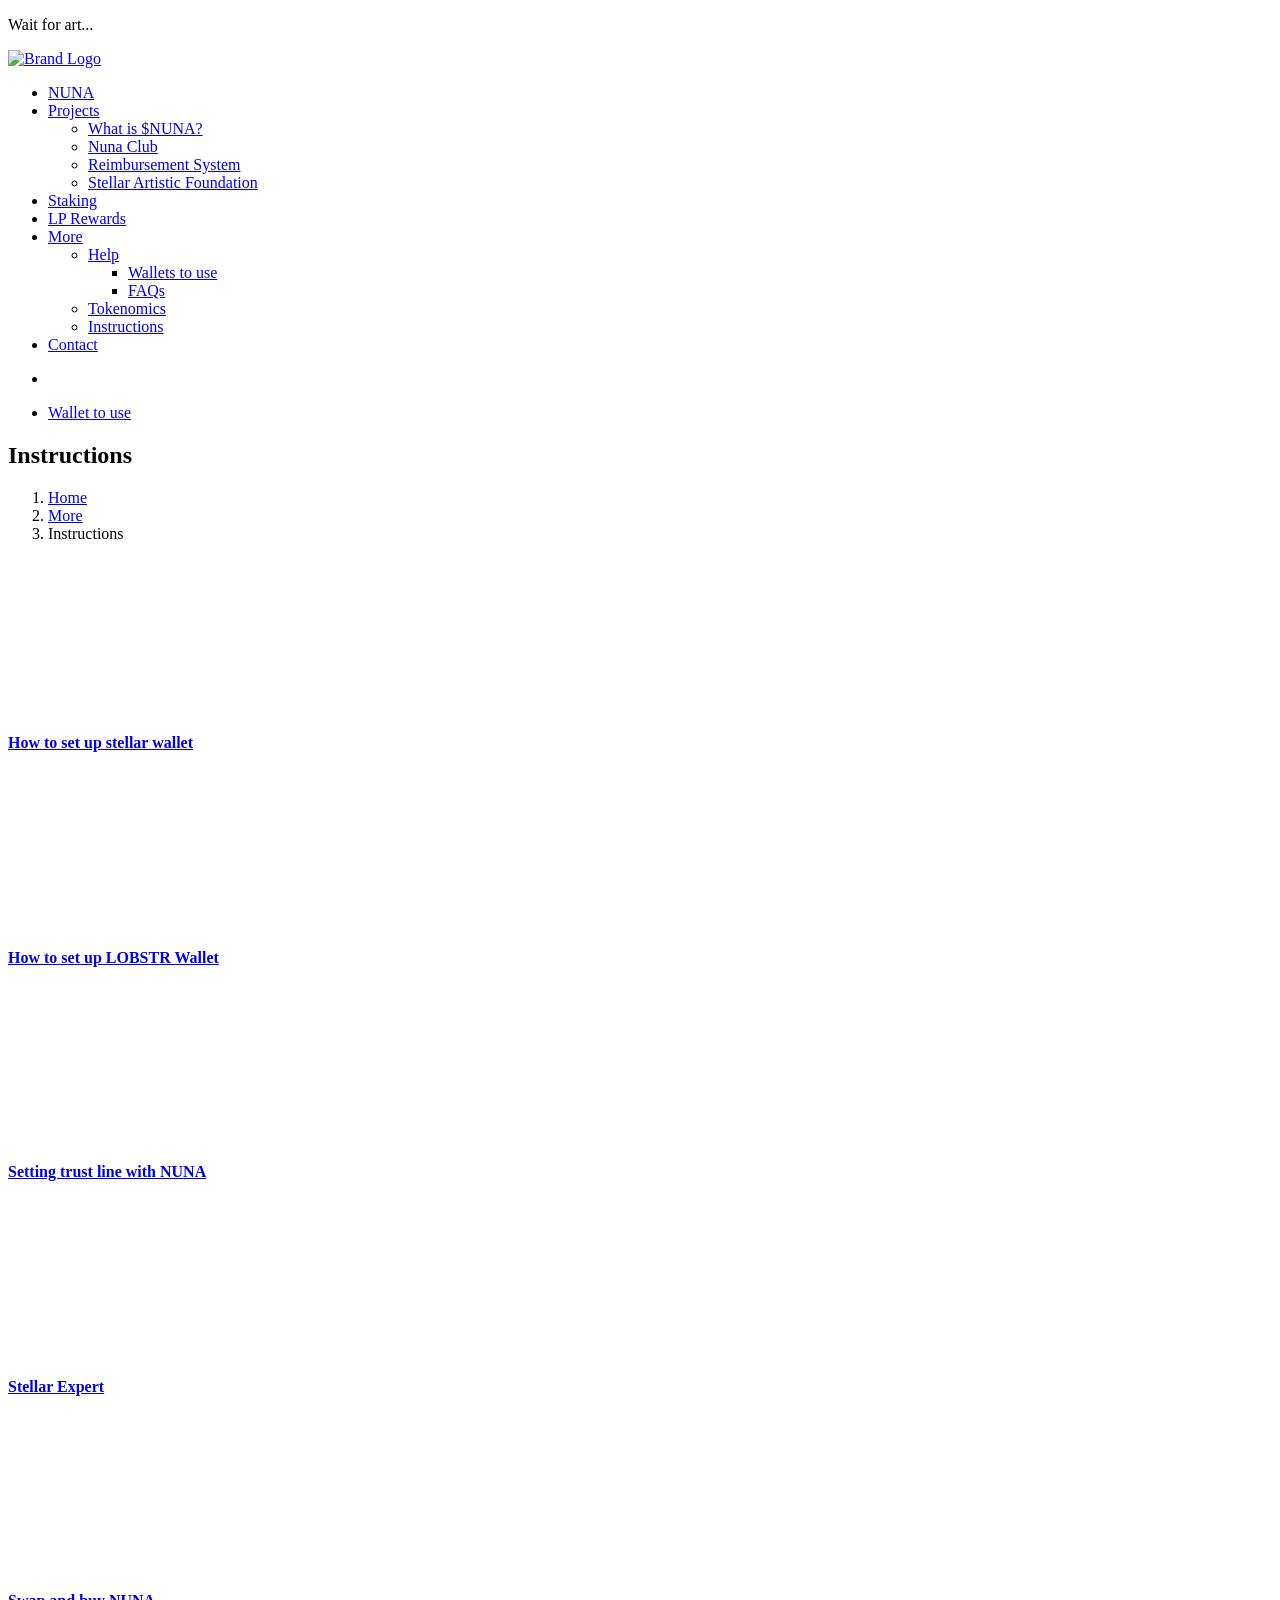
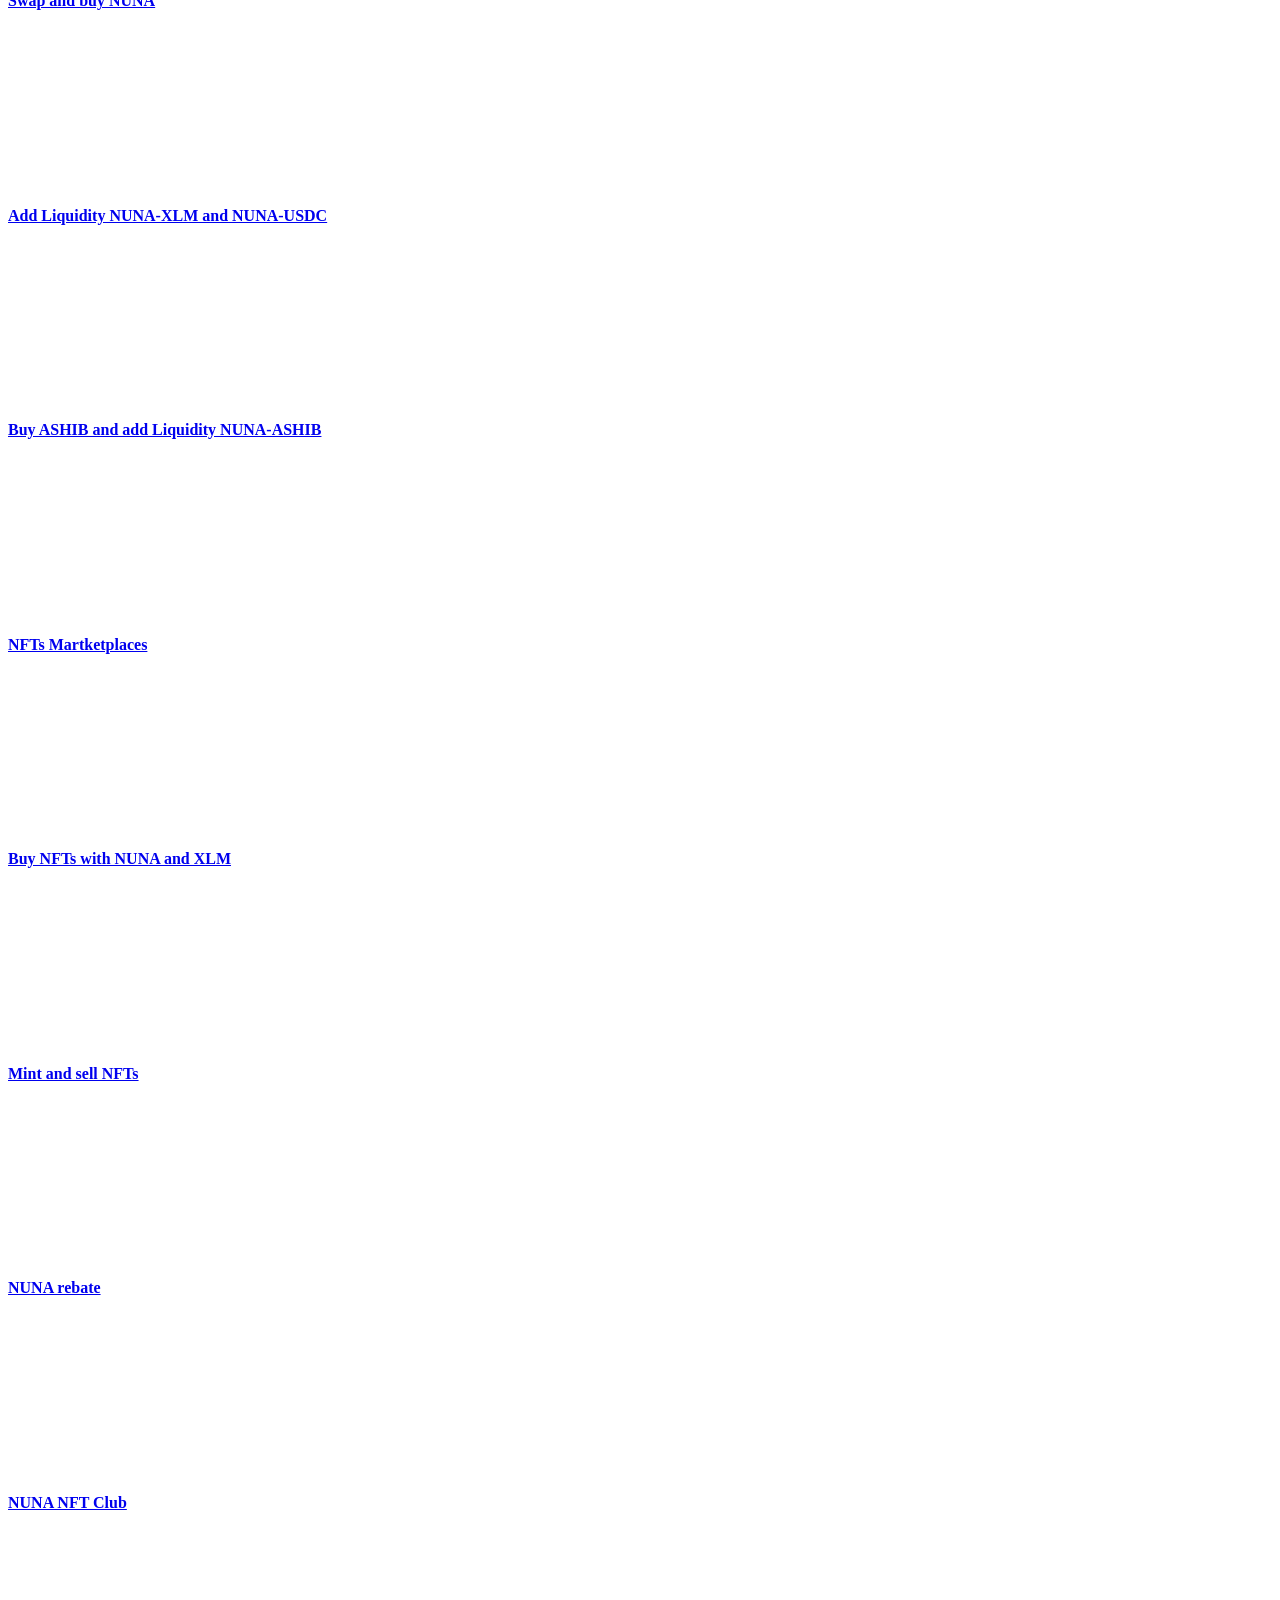
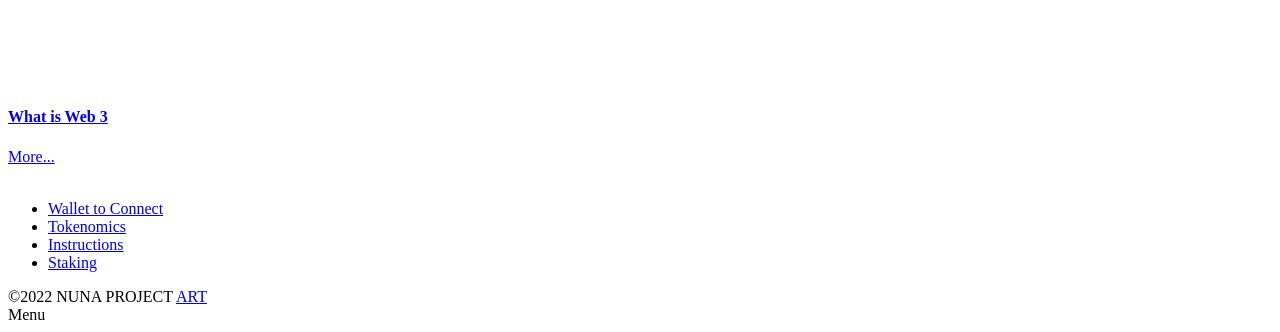
==== blog.html @ 2a68c954 "Add files via upload" ====
<!doctype html>
<html class="no-js" lang="en">

<head>
    <meta charset="UTF-8">
    <meta name="description" content="">
    <meta http-equiv="X-UA-Compatible" content="IE=edge">
    <meta name="viewport" content="width=device-width, initial-scale=1, shrink-to-fit=no">
    <!-- The above 4 meta tags *must* come first in the head; any other head content must come *after* these tags -->
    

    <!-- Title  -->
    <title>NUNA PROJECT ART - $NUNA Token is a token for art. NUNA TOKEN, STELLAR NETWORK, ART, NFT, APP, WEB3.</title>

    <!-- Favicon  -->
    <link rel="icon" href="assets/img/favicon.ico">

    <!-- ***** All CSS Files ***** -->

    <!-- Style css -->
    <link rel="stylesheet" href="assets/css/style.css">

</head>

<body>
    <!--====== Preloader Area Start ======-->
    <div id="gameon-preloader" class="gameon-preloader">
        <!-- Preloader Animation -->
        <div class="preloader-animation">
            <!-- Spinner -->
            <div class="spinner"></div>
            <p class="fw-5 text-center text-uppercase">Wait for art...</p>
        </div>
        <!-- Loader Animation -->
        <div class="loader-animation">
            <div class="row h-100">
                <!-- Single Loader -->
                <div class="col-3 single-loader p-0">
                    <div class="loader-bg"></div>
                </div>
                <!-- Single Loader -->
                <div class="col-3 single-loader p-0">
                    <div class="loader-bg"></div>
                </div>
                <!-- Single Loader -->
                <div class="col-3 single-loader p-0">
                    <div class="loader-bg"></div>
                </div>
                <!-- Single Loader -->
                <div class="col-3 single-loader p-0">
                    <div class="loader-bg"></div>
                </div>
            </div>
        </div>
    </div>
    <!--====== Preloader Area End ======-->

    <div class="main">
        <!-- ***** Header Start ***** -->
        <header id="header">
            <!-- Navbar -->
            <nav data-aos="zoom-out" data-aos-delay="800" class="navbar gameon-navbar navbar-expand">
                <div class="container header">

                    <!-- Logo -->
                    <a class="navbar-brand" href="index.html">
                        <img src="assets/img/logo/logo.png" alt="Brand Logo" />
                    </a>

                    <div class="ml-auto"></div>

                    <!-- Navbar Nav -->
                    <ul class="navbar-nav items mx-auto">
                        <li class="nav-item active">
                            <a href="index.html" class="nav-link active">NUNA</a>
                        </li>
                        <li class="nav-item dropdown">
                            <a href="#" class="nav-link">Projects <i class="icon-arrow-down"></i></a>
                            <ul class="dropdown-menu">
                                <li class="nav-item">
                                    <a href="https://nunaprojectart.medium.com/introducing-nuna-project-art-7c26619a95" target="_blank" class="nav-link">What is $NUNA?</a>
                                </li>
                                <li class="nav-item">
                                    <a href="https://nunaprojectart.medium.com/nuna-nft-club-e2bbc2182e9a" target="_blank" class="nav-link">Nuna Club</a>
                                </li>
                                <li class="nav-item">
                                    <a href="https://nunaprojectart.medium.com/nuna-reimbursement-system-3dff989c322a" target="_blank" class="nav-link">Reimbursement System</a>
                                </li>
                                <li class="nav-item">
                                    <a href="https://nunaprojectart.medium.com/stellar-artistic-foundation-online-artistic-residence-9f059aac9a17" target="_blank" class="nav-link">Stellar Artistic Foundation</a>
                                </li>
                               
                            </ul>
                        </li>
                        <li class="nav-item dropdown">
                            <a href="staking-1.html" target="_blank" class="nav-link">Staking</a>
                        </li>
                        <li class="nav-item dropdown">
                            <a href="farming.html" target="_blank" class="nav-link">LP Rewards</a>
                        </li>
                        <li class="nav-item dropdown">
                            <a href="#" class="nav-link">More<i class="icon-arrow-down"></i></a>
                            <ul class="dropdown-menu">
                                <li class="nav-item dropdown">
                                    <a href="#" class="nav-link">Help <i class="icon-arrow-right"></i></a>
                                    <ul class="dropdown-menu">
                                        
                                        <li class="nav-item">
                                            <a href="wallet-connect.html" class="nav-link">Wallets to use</a>
                                        </li>
                                        <li class="nav-item">
                                            <a href="help-center.html" class="nav-link">FAQs</a>
                                        </li>
                                        
                                    </ul>
                                </li>
                              
                                <li class="nav-item">
                                    <a href="tokenomics.html" class="nav-link">Tokenomics</a>
                                </li>
                            
                                <li class="nav-item dropdown">
                                    <a href="blog.html" class="nav-link">Instructions</a>
                                
                                </li>
                            </ul>
                        </li>
                        <li class="nav-item">
                            <a href="contact.html" class="nav-link">Contact</a>
                        </li>
                    </ul>
                        <!-- Navbar Toggler -->
                    <ul class="navbar-nav toggle">
                            <li class="nav-item">
                                <a href="#" class="nav-link" data-toggle="modal" data-target="#menu">
                                    <i class="icon-menu m-0"></i>
                                    
                                </a>
                            </li>
                        </ul>

                    <!-- Navbar Action Button -->
                    <ul class="navbar-nav action">
                        <li class="nav-item ml-2">
                            <a href="wallet-connect.html" class="btn ml-lg-auto btn-bordered-white"><i class="icon-wallet mr-md-2"></i>Wallet to use</a>
                        </li>
                    </ul>

                </div>
            </nav>
        </header>
        <!-- ***** Header End ***** -->

        <!-- ***** Breadcrumb Area Start ***** -->
        <section class="breadcrumb-area overlay-dark d-flex align-items-center">
            <div class="container">
                <div class="row">
                    <div class="col-12">
                        <!-- Breamcrumb Content -->
                        <div class="breadcrumb-content text-center">
                            <h2 class="m-0">Instructions</h2>
                            <ol class="breadcrumb d-flex justify-content-center">
                                <li class="breadcrumb-item"><a href="index.html">Home</a></li>
                                <li class="breadcrumb-item"><a href="#">More</a></li>
                                <li class="breadcrumb-item active">Instructions</li>
                            </ol>
                        </div>
                    </div>
                </div>
            </div>
        </section>
        <!-- ***** Breadcrumb Area End ***** -->

        <!-- ***** Blog Area Start ***** -->
        <section class="blog-area load-more">
            <div class="container">
                <div class="row items">
                    <div class="col-12 col-md-6 col-lg-4 item">
                        <!-- Single Blog -->
                        <div class="card blog-card">
                            <!-- Blog Thumb -->
                            <div class="blog-thumb">
                                
                             <iframe width="300" height="150" src="https://www.youtube.com/embed/ojITOYxldU0" title="YouTube video player" frameborder="0" allow="accelerometer; autoplay; clipboard-write; encrypted-media; gyroscope; picture-in-picture" allowfullscreen></iframe>
                            </div>
                            <!-- Blog Content -->
                            <div class="blog-content">
                                
                                <!-- Blog Title -->
                                <a href="blog-single.html">
                                    <h4>How to set up stellar wallet</h4>
                                </a>
                                
                            </div>
                        </div>
                    </div>
                    <div class="col-12 col-md-6 col-lg-4 item">
                        <!-- Single Blog -->
                        <div class="card blog-card">
                            <!-- Blog Thumb -->
                            <div class="blog-thumb">
                                
                             <iframe width="300" height="150" src="https://www.youtube.com/embed/ojITOYxldU0" title="YouTube video player" frameborder="0" allow="accelerometer; autoplay; clipboard-write; encrypted-media; gyroscope; picture-in-picture" allowfullscreen></iframe>
                            </div>
                            <!-- Blog Content -->
                            <div class="blog-content">
                                
                                <!-- Blog Title -->
                                <a href="blog-single.html">
                                    <h4>How to set up LOBSTR Wallet</h4>
                                </a>
                                
                            </div>
                        </div>
                    </div>
                    <div class="col-12 col-md-6 col-lg-4 item">
                        <!-- Single Blog -->
                        <div class="card blog-card">
                            <!-- Blog Thumb -->
                            <div class="blog-thumb">
                                
                             <iframe width="300" height="150" src="https://www.youtube.com/embed/ojITOYxldU0" title="YouTube video player" frameborder="0" allow="accelerometer; autoplay; clipboard-write; encrypted-media; gyroscope; picture-in-picture" allowfullscreen></iframe>
                            </div>
                            <!-- Blog Content -->
                            <div class="blog-content">
                                
                                <!-- Blog Title -->
                                <a href="blog-single.html">
                                    <h4>Setting trust line with NUNA </h4>
                                </a>
                                
                            </div>
                        </div>
                    </div>
                    <div class="col-12 col-md-6 col-lg-4 item">
                        <!-- Single Blog -->
                        <div class="card blog-card">
                            <!-- Blog Thumb -->
                            <div class="blog-thumb">
                                
                             <iframe width="300" height="150" src="https://www.youtube.com/embed/ojITOYxldU0" title="YouTube video player" frameborder="0" allow="accelerometer; autoplay; clipboard-write; encrypted-media; gyroscope; picture-in-picture" allowfullscreen></iframe>
                            </div>
                            <!-- Blog Content -->
                            <div class="blog-content">
                                
                                <!-- Blog Title -->
                                <a href="blog-single.html">
                                    <h4>Stellar Expert</h4>
                                </a>
                                
                            </div>
                        </div>
                    </div>
                    <div class="col-12 col-md-6 col-lg-4 item">
                        <!-- Single Blog -->
                        <div class="card blog-card">
                            <!-- Blog Thumb -->
                            <div class="blog-thumb">
                                
                             <iframe width="300" height="150" src="https://www.youtube.com/embed/ojITOYxldU0" title="YouTube video player" frameborder="0" allow="accelerometer; autoplay; clipboard-write; encrypted-media; gyroscope; picture-in-picture" allowfullscreen></iframe>
                            </div>
                            <!-- Blog Content -->
                            <div class="blog-content">
                                
                                <!-- Blog Title -->
                                <a href="blog-single.html">
                                    <h4>Swap and buy NUNA</h4>
                                </a>
                                
                            </div>
                        </div>
                    </div>
                    <div class="col-12 col-md-6 col-lg-4 item">
                        <!-- Single Blog -->
                        <div class="card blog-card">
                            <!-- Blog Thumb -->
                            <div class="blog-thumb">
                                
                             <iframe width="300" height="150" src="https://www.youtube.com/embed/ojITOYxldU0" title="YouTube video player" frameborder="0" allow="accelerometer; autoplay; clipboard-write; encrypted-media; gyroscope; picture-in-picture" allowfullscreen></iframe>
                            </div>
                            <!-- Blog Content -->
                            <div class="blog-content">
                                
                                <!-- Blog Title -->
                                <a href="blog-single.html">
                                    <h4>Add Liquidity NUNA-XLM and NUNA-USDC </h4>
                                </a>
                                
                            </div>
                        </div>
                    </div>
                    <div class="col-12 col-md-6 col-lg-4 item">
                        
                        <!-- Single Blog -->
                        <div class="card blog-card">
                            <!-- Blog Thumb -->
                            <div class="blog-thumb">
                                
                             <iframe width="300" height="150" src="https://www.youtube.com/embed/ojITOYxldU0" title="YouTube video player" frameborder="0" allow="accelerometer; autoplay; clipboard-write; encrypted-media; gyroscope; picture-in-picture" allowfullscreen></iframe>
                            </div>
                            <!-- Blog Content -->
                            <div class="blog-content">
                                
                                <!-- Blog Title -->
                                <a href="blog-single.html">
                                    <h4>Buy ASHIB and add Liquidity NUNA-ASHIB</h4>
                                </a>
                                
                            </div>
                        </div>
                    </div>
                    <div class="col-12 col-md-6 col-lg-4 item">
                        
                            <!-- Single Blog -->
                            <div class="card blog-card">
                                <!-- Blog Thumb -->
                                <div class="blog-thumb">
                                    
                                 <iframe width="300" height="150" src="https://www.youtube.com/embed/ojITOYxldU0" title="YouTube video player" frameborder="0" allow="accelerometer; autoplay; clipboard-write; encrypted-media; gyroscope; picture-in-picture" allowfullscreen></iframe>
                                </div>
                                <!-- Blog Content -->
                                <div class="blog-content">
                                    
                                    <!-- Blog Title -->
                                    <a href="blog-single.html">
                                        <h4>NFTs Martketplaces</h4>
                                    </a>
                                    
                                </div>
                            </div>
                        </div>
                        <div class="col-12 col-md-6 col-lg-4 item">
                            
                                <!-- Single Blog -->
                                <div class="card blog-card">
                                    <!-- Blog Thumb -->
                                    <div class="blog-thumb">
                                        
                                     <iframe width="300" height="150" src="https://www.youtube.com/embed/ojITOYxldU0" title="YouTube video player" frameborder="0" allow="accelerometer; autoplay; clipboard-write; encrypted-media; gyroscope; picture-in-picture" allowfullscreen></iframe>
                                    </div>
                                    <!-- Blog Content -->
                                    <div class="blog-content">
                                        
                                        <!-- Blog Title -->
                                        <a href="blog-single.html">
                                            <h4>Buy NFTs with NUNA and XLM</h4>
                                        </a>
                                        
                                    </div>
                                </div>
                            </div>
                            <div class="col-12 col-md-6 col-lg-4 item">
                                
                                    <!-- Single Blog -->
                                    <div class="card blog-card">
                                        <!-- Blog Thumb -->
                                        <div class="blog-thumb">
                                            
                                         <iframe width="300" height="150" src="https://www.youtube.com/embed/ojITOYxldU0" title="YouTube video player" frameborder="0" allow="accelerometer; autoplay; clipboard-write; encrypted-media; gyroscope; picture-in-picture" allowfullscreen></iframe>
                                        </div>
                                        <!-- Blog Content -->
                                        <div class="blog-content">
                                            
                                            <!-- Blog Title -->
                                            <a href="blog-single.html">
                                                <h4>Mint and sell NFTs </h4>
                                            </a>
                                            
                                        </div>
                                    </div>
                                </div>
                                <div class="col-12 col-md-6 col-lg-4 item">
                                    <!-- Single Blog -->
                                <div class="card blog-card">
                                    <!-- Blog Thumb -->
                                    <div class="blog-thumb">
                                        
                                     <iframe width="300" height="150" src="https://www.youtube.com/embed/ojITOYxldU0" title="YouTube video player" frameborder="0" allow="accelerometer; autoplay; clipboard-write; encrypted-media; gyroscope; picture-in-picture" allowfullscreen></iframe>
                                    </div>
                                    <!-- Blog Content -->
                                    <div class="blog-content">
                                        
                                        <!-- Blog Title -->
                                        <a href="blog-single.html">
                                            <h4>NUNA rebate</h4>
                                        </a>
                                        
                                    </div>
                                </div>
                            </div>
                            <div class="col-12 col-md-6 col-lg-4 item">
                                
                                    <!-- Single Blog -->
                                <div class="card blog-card">
                                    <!-- Blog Thumb -->
                                    <div class="blog-thumb">
                                        
                                     <iframe width="300" height="150" src="https://www.youtube.com/embed/ojITOYxldU0" title="YouTube video player" frameborder="0" allow="accelerometer; autoplay; clipboard-write; encrypted-media; gyroscope; picture-in-picture" allowfullscreen></iframe>
                                    </div>
                                    <!-- Blog Content -->
                                    <div class="blog-content">
                                        
                                        <!-- Blog Title -->
                                        <a href="blog-single.html">
                                            <h4>NUNA NFT Club</h4>
                                        </a>
                                        
                                    </div>
                                </div>
                            </div>
                            <div class="col-12 col-md-6 col-lg-4 item">
                                
                                    <!-- Single Blog -->
                                <div class="card blog-card">
                                    <!-- Blog Thumb -->
                                    <div class="blog-thumb">
                                        
                                     <iframe width="300" height="150" src="https://www.youtube.com/embed/ojITOYxldU0" title="YouTube video player" frameborder="0" allow="accelerometer; autoplay; clipboard-write; encrypted-media; gyroscope; picture-in-picture" allowfullscreen></iframe>
                                    </div>
                                    <!-- Blog Content -->
                                    <div class="blog-content">
                                        
                                        <!-- Blog Title -->
                                        <a href="blog-single.html">
                                            <h4>What is Web 3</h4>
                                        </a>
                                        
                                    </div>
                                </div>
                            </div>
                            
                            <div class="row">
                                <div class="col-12 text-center">
                                    <a id="load-btn" class="btn btn-bordered-white mt-4 mt-md-5" href="#">More...</a>
                                </div>
                            </div>
                                
                       
                        
                  
            </div>
        </section>
        <!-- ***** Blog Area End ***** -->
        <!--====== Footer Area Start ======-->
        <footer class="footer-area">
            <div class="container">
                <div class="row justify-content-center">
                    <div class="col-12 col-md-8 text-center">
                        <!-- Footer Items -->
                        <div class="footer-items">
                            <!-- Logo -->
                            <a class="navbar-brand" href="index.html">
                                <img src="assets/img/logo/logo.png" alt="">
                            </a>
                            <!-- Social Icons -->
                            <div class="social-icons d-flex justify-content-center my-4">
                            
                                </a>
                                <a class="twitter" href="https://twitter.com/nunaprojectart" target="_blank">
                                    <i class="fa-brands fa-twitter"></i>
                                    
                                </a>
                                <a class="linkedin" href="https://linktr.ee/nunaprojectart" target="_blank">
                                    <i class="fa-brands fa-envira"></i>

                                </a>
                                <a class="reddit" href="https://t.me/NunaProjectArt" target="_blank">
                                    <i class="fab fa-telegram"></i>
                                   
                                </a>
                                <a class="vkontakte" href="https://discord.gg/RshXa7bYyQ" target="_blank">
                                    <i class="fab fa-discord"></i>
                                    
                                </a>
                                <a class="youtube" href="https://nunaprojectart.medium.com/" target="_blank">
                                    <i class="fa-brands fa-medium"></i>
                                </a>
                            </div>
                            <ul class="list-inline">
                                <li class="list-inline-item"><a href="wallet-connect.html">Wallet to Connect</a></li>
                                <li class="list-inline-item"><a href="tokenomics.html">Tokenomics</a></li>
                              
                                <li class="list-inline-item"><a href="blog.html">Instructions</a></li>
                                <li class="list-inline-item"><a href="staking-1.html">Staking</a></li>
                            </ul>
                            <!-- Copyright Area -->
                            <div class="copyright-area py-4">&copy;2022 NUNA PROJECT <a href="https://nunaproject.art/images/icono/nuna-exlibris.png" target="_blank">ART</a></div>
                        </div>
                        <!-- Scroll To Top -->
                        <div id="scroll-to-top" class="scroll-to-top">
                            <a href="#header" class="smooth-anchor">
                                <i class="fa-solid fa-arrow-up"></i>
                            </a>
                        </div>
                    </div>
                </div>
            </div>
        </footer>
        <!--====== Footer Area End ======-->

  

        <!--====== Modal Responsive Menu Area Start ======-->
        <div id="menu" class="modal fade p-0">
            <div class="modal-dialog dialog-animated">
                <div class="modal-content h-100">
                    <div class="modal-header" data-dismiss="modal">
                        Menu <i class="far fa-times-circle icon-close"></i>
                    </div>
                    <div class="menu modal-body">
                        <div class="row w-100">
                            <div class="items p-0 col-12 text-center"></div>
                        </div>
                    </div>
                </div>
            </div>
        </div>
        <!--====== Modal Responsive Menu Area End ======-->

    </div>


    <!-- ***** All jQuery Plugins ***** -->

    <!-- jQuery(necessary for all JavaScript plugins) -->
    <script src="assets/js/vendor/jquery.min.js"></script>

    <!-- Bootstrap js -->
    <script src="assets/js/vendor/popper.min.js"></script>
    <script src="assets/js/vendor/bootstrap.min.js"></script>

    <!-- Plugins js -->
    <script src="assets/js/vendor/all.min.js"></script>
    <script src="assets/js/vendor/gallery.min.js"></script>
    <script src="assets/js/vendor/slider.min.js"></script>
    <script src="assets/js/vendor/countdown.min.js"></script>
    <script src="assets/js/vendor/shuffle.min.js"></script>

    <!-- Active js -->
    <script src="assets/js/main.js"></script>
</body>

</html>
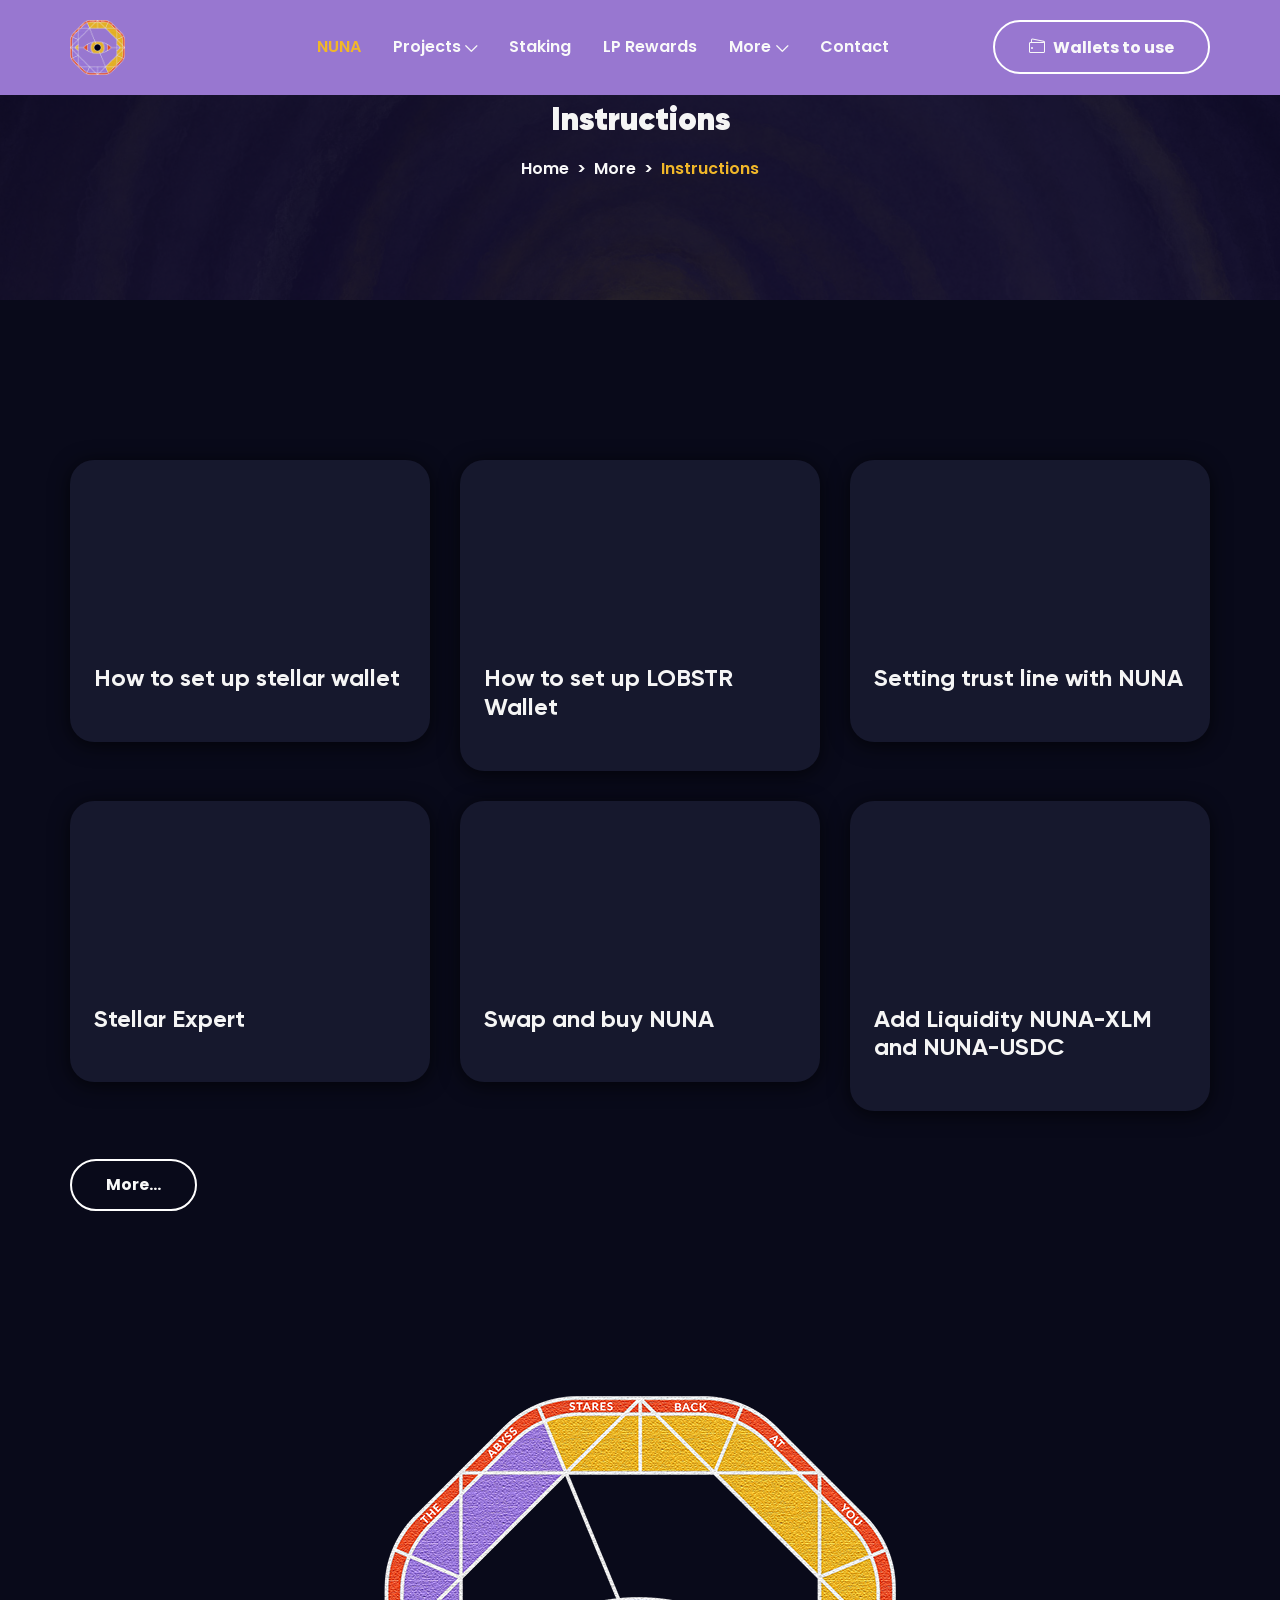
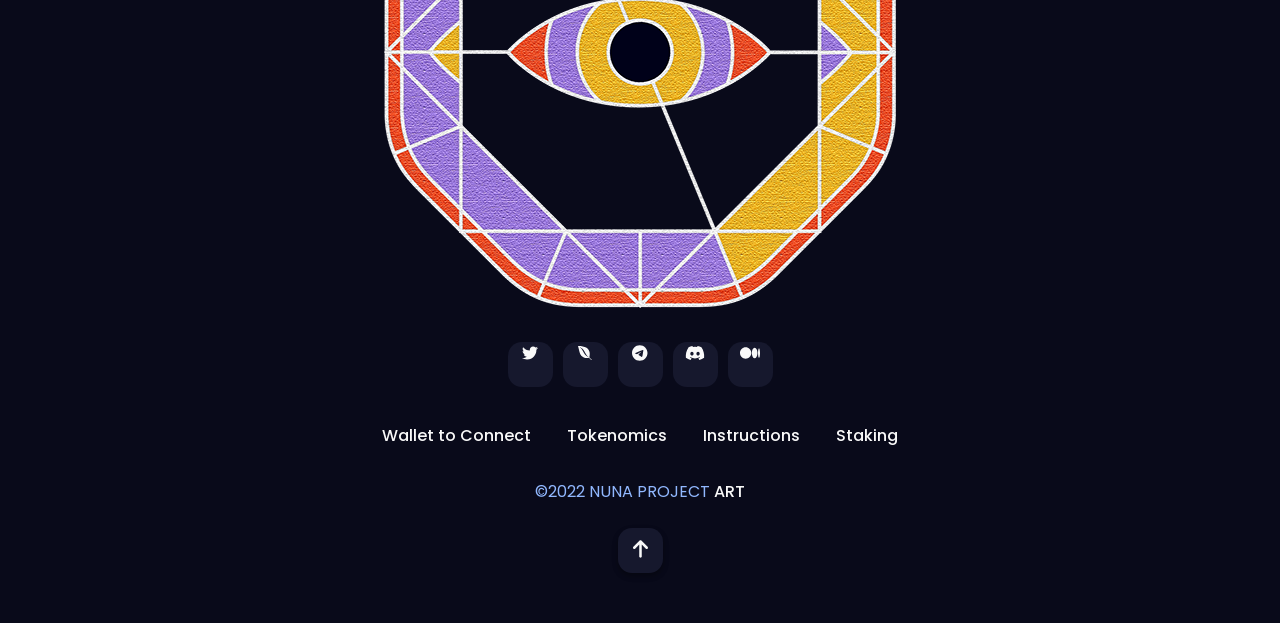
==== commit 32abd240: "Add files via upload" ====
--- a/blog.html
+++ b/blog.html
@@ -142,7 +142,7 @@
                     <!-- Navbar Action Button -->
                     <ul class="navbar-nav action">
                         <li class="nav-item ml-2">
-                            <a href="wallet-connect.html" class="btn ml-lg-auto btn-bordered-white"><i class="icon-wallet mr-md-2"></i>Wallet to use</a>
+                            <a href="wallet-connect.html" class="btn ml-lg-auto btn-bordered-white"><i class="icon-wallet mr-md-2"></i>Wallets to use</a>
                         </li>
                     </ul>
 
--- a/assets/css/style.css
+++ b/assets/css/style.css
@@ -0,0 +1,3384 @@
+/*----------------------------------------------
+*
+* [Main Stylesheet]
+*
+* Theme    : Gameon
+* Version  : 1.0
+* Author   : Themeland
+* Support  : hridoy1272@gmail.com
+* 
+----------------------------------------------*/
+/*----------------------------------------------
+*
+* [Font Import]
+*
+* Jost    : https://fonts.google.com
+* Poppins : https://fonts.google.com
+*
+----------------------------------------------*/
+@import url("https://fonts.googleapis.com/css?family=Poppins:300,400,500,600,700&display=swap");
+/*----------------------------------------------
+
+[ALL CONTENTS]
+
+1. Import
+2. Root
+3. Reset
+4. General 
+5. Section 
+6. Helper Class
+7. Header
+8. Feature
+9. Footer
+10. Modal
+11. Miscellaneous
+12. Blog
+13. All Media Queries
+
+----------------------------------------------*/
+/*----------------------------------------------
+1. Import
+----------------------------------------------*/
+/* #region Import */
+@import url(vendor/bootstrap.min.css);
+@import url(vendor/animate.min.css);
+@import url(vendor/all.min.css);
+@import url(vendor/icons.min.css);
+@import url(vendor/gilroy.css);
+@import url(vendor/slider.min.css);
+@import url(vendor/gallery.min.css);
+/* #endregion Import */
+/*----------------------------------------------
+2. Root
+----------------------------------------------*/
+/* #region Root */
+:root {
+  --primary-font: 'Gilroy', sans-serif;
+  --secondary-font: 'Poppins', sans-serif;
+  --h1-size: 4rem;
+  --h1-weight: 900;
+  --h2-size: 2rem;
+  --h2-weight: 700;
+  --h3-size: 1rem;
+  --h3-weight: 600;
+  --h4-size: 1.5rem;
+  --h4-weight: 600;
+  --h5-size: 1.2rem;
+  --h5-weight: 600;
+  --h6-size: 1rem;
+  --h6-weight: 600;
+  --p-size: 1rem;
+  --p-weight: 400;
+  --header-bg-color: #9877d0;
+  --nav-brand-height: 55px;
+  --top-nav-item-color: #F5F5F5;
+  --nav-item-color: #121117;
+  --primary-color: #f1b729;
+  --secondary-color: #9877d0;
+  --white-color: #F9F9F9;
+  --black-color: #040402;
+  --grey-color: #f3f5f7;
+  --dark-grey-color: #191919;
+  --primary-t-color: #F5F5F5;
+  --secondary-t-color: #F5F5F5;
+  --primary-p-color: #91b8ff;
+  --secondary-p-color: #E1E1E1;
+  --primary-b-color: #F5F5F5;
+  --primary-l-color: rgba(0, 0, 0, 0.684);
+  --secondary-l-color: rgba(255, 255, 255, 0.666);
+  --valid-color: #007A4D;
+  --invalid-color: #E34F4F;
+  --primary-bg-color: #090A1A;
+  --primary-bg-color-2: #EEEEEE;
+  --primary-bg-color-3: #E5E5E5;
+  --secondary-bg-color: #040402;
+  --secondary-bg-color-2: #111111;
+  --secondary-bg-color-3: #191919;
+  --card-bg-color: #16182D;
+  --footer-bg-color: #121117;
+}
+
+/* #endregion Root */
+/*----------------------------------------------
+3. Reset
+HTML5 display-role reset for older browsers
+----------------------------------------------*/
+/* #region Reset */
+a,
+abbr,
+acronym,
+address,
+applet,
+article,
+aside,
+audio,
+b,
+big,
+blockquote,
+body,
+canvas,
+caption,
+center,
+cite,
+code,
+dd,
+del,
+details,
+dfn,
+div,
+dl,
+dt,
+em,
+embed,
+fieldset,
+figcaption,
+figure,
+footer,
+form,
+h1,
+h2,
+h3,
+h4,
+h5,
+h6,
+header,
+hgroup,
+html,
+i,
+iframe,
+img,
+ins,
+kbd,
+label,
+legend,
+li,
+mark,
+menu,
+nav,
+object,
+ol,
+output,
+p,
+pre,
+q,
+ruby,
+s,
+samp,
+section,
+small,
+span,
+strike,
+strong,
+sub,
+summary,
+sup,
+table,
+tbody,
+td,
+tfoot,
+th,
+thead,
+time,
+tr,
+tt,
+u,
+ul,
+var,
+video {
+  margin: 0;
+  padding: 0;
+  border: 0;
+  font-size: 100%;
+  vertical-align: baseline;
+}
+
+article,
+aside,
+details,
+figcaption,
+figure,
+footer,
+header,
+hgroup,
+menu,
+nav,
+section {
+  display: block;
+}
+
+html {
+  overflow-x: hidden;
+}
+
+body {
+  font-family: var(--secondary-font);
+  color: var(--primary-p-color);
+  background-color: var(--primary-bg-color);
+}
+
+body.odd {
+  background-color: var(--secondary-bg-color);
+}
+
+body:not(.page-template) .odd:not(.comment) {
+  color: #8E8E8E;
+}
+
+body.page-template .odd {
+  color: var(--white-color);
+}
+
+ol,
+ul {
+  padding-left: 20px;
+}
+
+ol {
+  list-style: decimal;
+}
+
+ul {
+  list-style: disc;
+}
+
+ul ul {
+  list-style: circle;
+}
+
+pre,
+code {
+  display: block;
+  margin: 1rem 0;
+  color: var(--primary-color);
+}
+
+blockquote,
+q {
+  display: block;
+  margin: 1rem 0;
+  quotes: none;
+  quotes: none;
+  font-style: italic;
+  padding: 1rem 1.5rem;
+  border-left: 5px solid var(--primary-bg-color-3);
+}
+
+.odd blockquote,
+q {
+  border-left: 5px solid var(--secondary-bg-color-3);
+}
+
+blockquote:before,
+blockquote:after,
+q:before,
+q:after {
+  content: '';
+  content: none;
+}
+
+blockquote p,
+q p {
+  margin: 0;
+}
+
+figure {
+  margin-bottom: 1.5rem;
+}
+
+figcaption {
+  margin-bottom: 1.5rem;
+  font-style: italic;
+  padding: 1rem 1.5rem;
+  border-left: 5px solid var(--primary-bg-color-3);
+}
+
+.odd figcaption {
+  border-left: 5px solid var(--secondary-bg-color-3);
+}
+
+table {
+  border-collapse: collapse;
+  border-spacing: 0;
+}
+
+/* #endregion Reset */
+/*----------------------------------------------
+4. General
+----------------------------------------------*/
+/* #region General */
+::-moz-selection {
+  background: rgba(166, 175, 189, 0.3);
+}
+
+::selection {
+  background: rgba(166, 175, 189, 0.3);
+}
+
+::-moz-selection {
+  background: rgba(166, 175, 189, 0.3);
+}
+
+*,
+*:after,
+*:before {
+  -webkit-box-sizing: border-box;
+          box-sizing: border-box;
+}
+
+a:not(.btn),
+a:link:not(.btn),
+a:visited:not(.btn),
+a:hover:not(.btn),
+a:active:not(.btn) {
+  font-size: 1rem;
+  font-weight: 400;
+  line-height: 1.5;
+  color: var(--primary-color);
+  text-decoration: none;
+  -webkit-transition: all .4s ease-out 0s;
+  transition: all .4s ease-out 0s;
+}
+
+a:not([href]),
+a:not([href]):hover,
+a:not([href]) i,
+a:not([href]) i:hover {
+  color: var(--primary-b-color);
+}
+
+p {
+  margin: 1.5rem 0;
+  font-size: var(--p-size);
+  font-weight: var(--p-weight);
+  line-height: 1.5;
+  -ms-word-wrap: break-word;
+  word-wrap: break-word;
+}
+
+p:first-child {
+  margin-top: 0;
+}
+
+p:last-child {
+  margin-bottom: 0;
+}
+
+.odd:not(.comment) p {
+  color: var(--white-color);
+}
+
+.page-template .odd p {
+  opacity: 0.7;
+}
+
+.swiper-wrapper.odd p {
+  opacity: 0.8;
+}
+
+h1 {
+  margin-bottom: 1.5rem;
+  font-size: var(--h1-size);
+  font-weight: var(--h1-weight);
+  line-height: 1.2;
+  font-family: var(--primary-font);
+  color: var(--primary-color);
+  -ms-word-wrap: break-word;
+  word-wrap: break-word;
+}
+
+h1 em {
+  display: block;
+  font-size: var(--h2-size);
+  font-weight: 300;
+}
+
+h2 {
+  margin: 1.5rem 0;
+  font-size: var(--h2-size);
+  font-weight: var(--h2-weight);
+  line-height: 1.2;
+  font-family: var(--primary-font);
+  color: var(--primary-t-color);
+  -ms-word-wrap: break-word;
+  word-wrap: break-word;
+}
+
+.odd h2 {
+  color: var(--white-color);
+}
+
+h3 {
+  margin: 1.5rem 0;
+  font-size: 2rem;
+  font-weight: 700;
+  line-height: 1.2;
+  font-family: var(--primary-font);
+  color: var(--primary-t-color);
+  -ms-word-wrap: break-word;
+  word-wrap: break-word;
+}
+
+h4 {
+  margin: 1.5rem 0;
+  font-size: 1.5rem;
+  font-weight: 700;
+  line-height: 1.2;
+  font-family: var(--primary-font);
+  color: var(--primary-t-color);
+  -ms-word-wrap: break-word;
+  word-wrap: break-word;
+}
+
+.odd h4 {
+  color: var(--secondary-t-color);
+}
+
+h5 {
+  margin: 1.5rem 0;
+  font-size: 1.2rem;
+  font-weight: 600;
+  line-height: 1.2;
+  font-family: var(--primary-font);
+  color: var(--primary-t-color);
+  -ms-word-wrap: break-word;
+  word-wrap: break-word;
+}
+
+h6 {
+  margin: 1.5rem 0;
+  font-size: 1rem;
+  font-weight: 600;
+  line-height: 1.2;
+  font-family: var(--primary-font);
+  color: var(--primary-t-color);
+  -ms-word-wrap: break-word;
+  word-wrap: break-word;
+}
+
+b,
+strong {
+  font-weight: 700;
+}
+
+li {
+  margin: 0.5rem 0;
+  font-size: 1rem;
+  font-weight: 400;
+  line-height: 1.5;
+}
+
+img {
+  max-width: 100%;
+  height: auto;
+  vertical-align: middle;
+}
+
+::-webkit-input-placeholder {
+  color: var(--primary-p-color) !important;
+}
+
+:-ms-input-placeholder {
+  color: var(--primary-p-color) !important;
+}
+
+::-ms-input-placeholder {
+  color: var(--primary-p-color) !important;
+}
+
+::placeholder {
+  color: var(--primary-p-color) !important;
+}
+
+table {
+  border-collapse: separate;
+  border-spacing: 10px;
+}
+
+table td {
+  padding: 10px 0;
+}
+
+table th {
+  padding: 10px 0;
+}
+
+dt {
+  margin: 15px 0;
+}
+
+address {
+  margin-bottom: 1rem;
+}
+
+form {
+  width: 100%;
+}
+
+form label {
+  width: 100%;
+}
+
+input,
+textarea,
+select {
+  width: 100%;
+  height: 50px;
+  background: no-repeat;
+  -webkit-box-shadow: none;
+          box-shadow: none;
+  padding: 0.7rem 1rem;
+  border-color: var(--primary-l-color);
+  border-width: 2px;
+  border-radius: 2px;
+}
+
+input:focus,
+textarea:focus,
+select:focus {
+  background: no-repeat;
+  color: inherit;
+  outline: none;
+  border-color: inherit;
+  -webkit-box-shadow: none;
+          box-shadow: none;
+}
+
+input {
+  border-color: var(--primary-p-color);
+  color: var(--primary-p-color);
+}
+
+input:focus {
+  border-color: var(--primary-t-color);
+  color: var(--primary-t-color);
+}
+
+input[type="radio"] {
+  height: initial;
+}
+
+input[type="submit"] {
+  border: 1px solid;
+  padding: 2.5px 10px;
+  display: block;
+  width: -webkit-fit-content;
+  width: -moz-fit-content;
+  width: fit-content;
+  max-width: 200px;
+  text-align: center;
+  color: var(--primary-color);
+}
+
+input[type="submit"]:hover {
+  background-color: var(--primary-color);
+  color: var(--primary-b-color);
+  border-color: var(--primary-color);
+}
+
+input[type=checkbox] {
+  width: 20px;
+  height: 20px;
+}
+
+textarea {
+  height: 100px;
+  resize: none;
+  border-color: var(--primary-p-color);
+  color: var(--primary-t-color);
+}
+
+textarea:focus {
+  border-color: var(--primary-t-color);
+  color: var(--primary-t-color);
+}
+
+select {
+  -webkit-appearance: none;
+     -moz-appearance: none;
+          appearance: none;
+  text-indent: 1px;
+  text-overflow: '';
+  line-height: 1.2;
+  border-color: var(--primary-l-color);
+  color: var(--primary-t-color);
+}
+
+select option {
+  color: #2f323a;
+}
+
+select:focus {
+  border-color: var(--primary-t-color);
+  color: var(--primary-t-color);
+}
+
+hr {
+  margin: 35px 0;
+  border-top: 1px dashed var(--primary-l-color);
+}
+
+.odd hr {
+  margin: 35px 15px;
+  border-top: 1px dashed var(--secondary-l-color);
+}
+
+table {
+  width: 100%;
+}
+
+tr:not(:last-child) {
+  border-bottom: 1px solid;
+  border-color: var(--primary-l-color);
+}
+
+.odd tr:not(:last-child) {
+  border-bottom: 1px solid;
+  border-color: var(--secondary-l-color);
+}
+
+td {
+  padding: 10px 0;
+}
+
+/* #endregion General */
+/*----------------------------------------------
+5. Section
+----------------------------------------------*/
+/* #region Section */
+section {
+  width: 100%;
+  padding: 130px 0;
+  background-size: cover;
+  background-attachment: fixed;
+  background-position: center;
+}
+
+section.no-hero {
+  padding: 150px 0 130px;
+}
+
+section#slider:not(.bg-inherit) {
+  background-color: var(--hero-bg-color);
+}
+
+main {
+  padding: 0;
+}
+
+aside {
+  padding: 0;
+}
+
+.container {
+  padding: 0;
+  max-width: 1170px;
+}
+
+.container.header {
+  max-width: 1140px;
+}
+
+.container.full {
+  max-width: 100%;
+}
+
+.container.full-grid {
+  padding: 0;
+  max-width: calc(100% - 30px);
+  margin: 0 15px;
+}
+
+.container.smaller {
+  max-width: 970px;
+}
+
+.row {
+  margin-left: 0;
+  margin-right: 0;
+}
+
+.vh-100 {
+  height: 100vh;
+}
+
+.vh-75 {
+  height: 75vh;
+}
+
+.clearfix {
+  display: block;
+  content: "";
+  clear: both;
+}
+
+/* #endregion Section */
+/*----------------------------------------------
+6. Helper Class
+----------------------------------------------*/
+/* #region Helper Class */
+.gameon-preloader {
+  position: fixed;
+  top: 0;
+  left: 0;
+  height: 100%;
+  width: 100%;
+  display: -webkit-box;
+  display: -ms-flexbox;
+  display: flex;
+  -webkit-box-pack: center;
+      -ms-flex-pack: center;
+          justify-content: center;
+  -webkit-box-align: center;
+      -ms-flex-align: center;
+          align-items: center;
+  cursor: default;
+  z-index: 99999;
+}
+
+.gameon-preloader .preloader-animation {
+  z-index: 1000;
+}
+
+.gameon-preloader .preloader-animation .spinner {
+  height: 8em;
+  width: 8em;
+  margin: 0 auto 3.5em auto;
+  border: 10px solid var(--card-bg-color);
+  border-top-color: var(--primary-color);
+  border-radius: 50%;
+  -webkit-animation: spinner 1s infinite linear;
+          animation: spinner 1s infinite linear;
+}
+
+.gameon-preloader .preloader-animation p {
+  letter-spacing: 8px;
+}
+
+.gameon-preloader .loader-animation {
+  position: fixed;
+  top: 0;
+  left: 0;
+  height: 100%;
+  width: 100%;
+  z-index: 1;
+  pointer-events: none;
+}
+
+.gameon-preloader .loader-animation .single-loader .loader-bg {
+  height: 100%;
+  width: 100%;
+  left: 0;
+  background-color: var(--primary-bg-color);
+  -webkit-transition: all 800ms cubic-bezier(0.77, 0, 0.175, 1);
+  transition: all 800ms cubic-bezier(0.77, 0, 0.175, 1);
+}
+
+.gameon-preloader.loaded {
+  visibility: hidden;
+}
+
+.gameon-preloader.loaded .preloader-animation {
+  opacity: 0;
+  visibility: hidden;
+  -webkit-transition: 0.3s ease-out;
+  transition: 0.3s ease-out;
+}
+
+.gameon-preloader.loaded .single-loader .loader-bg {
+  width: 0;
+  -webkit-transition: 0.7s all cubic-bezier(0.1, 0.1, 0.1, 1);
+  transition: 0.7s all cubic-bezier(0.1, 0.1, 0.1, 1);
+}
+
+@-webkit-keyframes spinner {
+  to {
+    -webkit-transform: rotateZ(360deg);
+            transform: rotateZ(360deg);
+  }
+}
+
+@keyframes spinner {
+  to {
+    -webkit-transform: rotateZ(360deg);
+            transform: rotateZ(360deg);
+  }
+}
+
+@-webkit-keyframes animated-letters {
+  0%,
+  75%,
+  100% {
+    opacity: 0;
+    -webkit-transform: rotateY(-90deg);
+            transform: rotateY(-90deg);
+  }
+  25%,
+  50% {
+    opacity: 1;
+    -webkit-transform: rotateY(0deg);
+            transform: rotateY(0deg);
+  }
+}
+
+@keyframes animated-letters {
+  0%,
+  75%,
+  100% {
+    opacity: 0;
+    -webkit-transform: rotateY(-90deg);
+            transform: rotateY(-90deg);
+  }
+  25%,
+  50% {
+    opacity: 1;
+    -webkit-transform: rotateY(0deg);
+            transform: rotateY(0deg);
+  }
+}
+
+.avatar-sm {
+  height: 3rem;
+  width: 3rem;
+}
+
+.avatar-md {
+  height: 4rem;
+  width: 4rem;
+}
+
+.avatar-lg {
+  height: 5rem;
+  width: 5rem;
+}
+
+.avatar-max-lg {
+  height: 6rem;
+  width: 6rem;
+}
+
+.intro {
+  margin-bottom: 60px;
+}
+
+.intro .intro-text {
+  position: relative;
+  display: inline-block;
+  font-weight: 600;
+  color: var(--primary-color);
+  text-transform: uppercase;
+  letter-spacing: 3px;
+}
+
+.intro .intro-text::after {
+  position: absolute;
+  content: '';
+  height: 3px;
+  width: 45px;
+  background-color: var(--primary-color);
+  top: 50%;
+  left: calc(100% + 20px);
+  -webkit-transform: translateY(-50%);
+          transform: translateY(-50%);
+}
+
+.intro h1:first-child,
+.intro h2:first-child,
+.intro h3:first-child {
+  margin-top: 0;
+}
+
+.intro.text-center span::after {
+  content: none;
+}
+
+.list-group-item {
+  margin: 0;
+  background: none;
+  font-size: 1rem;
+  padding-right: 0;
+  padding-left: 0;
+  background-color: transparent;
+  border-color: var(--card-bg-color);
+}
+
+.list-group-item:first-child {
+  border: none;
+}
+
+.list-group-item a {
+  -webkit-transition: 0.3s;
+  transition: 0.3s;
+}
+
+.list-group-item .badge.circle {
+  background-color: var(--card-bg-color);
+}
+
+.post-holder {
+  list-style: none;
+  width: 100%;
+  border-left: 5px solid var(--primary-color);
+  background-color: var(--card-bg-color);
+  padding: 25px;
+  margin-top: 35px;
+}
+
+.posted-on a:not(.btn) {
+  font-weight: 600;
+}
+
+.sidebar .item {
+  margin-bottom: 35px;
+}
+
+.sidebar ol {
+  list-style: none;
+  padding: 0;
+}
+
+.sidebar ol ol {
+  padding: 15px;
+}
+
+.sidebar ul {
+  list-style: none;
+  padding: 0;
+}
+
+.sidebar ul.children {
+  padding: 0;
+}
+
+.sidebar ul li:not(.nav-item):not(.list-group-item) {
+  position: relative;
+  padding-left: 0;
+}
+
+.sidebar ul li a:not(.btn) {
+  color: inherit;
+  overflow-wrap: break-word;
+}
+
+.sidebar ul li a:not(.btn):hover {
+  color: var(--primary-color);
+}
+
+.sidebar ul ul {
+  padding: 15px;
+}
+
+.sidebar ul ul li:not(.nav-item):not(.list-group-item):not(.cat-item) {
+  padding-left: 20px;
+}
+
+.sidebar li:hover::before {
+  background-color: var(--primary-color);
+}
+
+.sidebar .sub-menu {
+  padding: 0;
+}
+
+.sidebar .title {
+  width: 100%;
+  margin-top: 0;
+  list-style: none;
+}
+
+.list-group .list-group-item .icon {
+  color: var(--primary-color);
+  margin-right: 15px;
+  display: -webkit-box;
+  display: -ms-flexbox;
+  display: flex;
+  -webkit-box-align: center;
+      -ms-flex-align: center;
+          align-items: center;
+  -webkit-box-pack: center;
+      -ms-flex-pack: center;
+          justify-content: center;
+}
+
+.post-details .blog-thumb img {
+  border-radius: 4px;
+}
+
+.post-details blockquote {
+  margin: 1rem 2rem;
+  padding: 2rem 1.5rem;
+  border-left: 5px solid var(--primary-color);
+  font-size: 1.2rem;
+  color: var(--primary-color);
+  background-color: var(--card-bg-color);
+}
+
+@media (max-width: 575px) {
+  .post-details blockquote {
+    font-size: 100%;
+  }
+}
+
+.post-details .sidebar .title {
+  position: relative;
+  font-weight: 700;
+}
+
+.post-details .sidebar .title::before {
+  position: absolute;
+  content: '';
+  height: 3px;
+  width: 50px;
+  background-color: var(--primary-color);
+  left: 3px;
+  top: calc(100% + 10px);
+}
+
+.btn {
+  position: relative;
+  font-size: 1rem;
+  font-weight: 700;
+  color: var(--white-color);
+  line-height: 1;
+  text-align: center;
+  padding: 16px 34px;
+  border: 0 none;
+  border-radius: 100px;
+  outline: 0 none;
+  cursor: pointer;
+  z-index: 1;
+}
+
+.btn:hover, .btn:focus, .btn:active {
+  color: var(--white-color);
+  -webkit-box-shadow: 0 10px 25px rgba(0, 0, 0, 0.1);
+          box-shadow: 0 10px 25px rgba(0, 0, 0, 0.1);
+}
+
+.btn.btn-bordered {
+  background: transparent none repeat scroll 0 0;
+  color: #444;
+}
+
+.btn.btn-bordered::before {
+  position: absolute;
+  content: "";
+  height: calc(100% + 4px);
+  width: calc(100% + 4px);
+  background-image: linear-gradient(135deg, var(--primary-color) 10%, var(--secondary-color));
+  top: -2px;
+  left: -2px;
+  border-radius: 100px;
+  -webkit-transition: all 0.3s ease 0s;
+  transition: all 0.3s ease 0s;
+  z-index: -2;
+}
+
+.btn.btn-bordered:after {
+  position: absolute;
+  content: "";
+  height: 100%;
+  width: 100%;
+  top: 0;
+  left: 0;
+  border-radius: 100px;
+  background: #fff none repeat scroll 0 0;
+  -webkit-transition: all 0.3s ease 0s;
+  transition: all 0.3s ease 0s;
+  z-index: -1;
+}
+
+.btn.btn-bordered:hover, .btn.btn-bordered:focus, .btn.btn-bordered.active {
+  color: #fff;
+}
+
+.btn.btn-bordered:hover::after, .btn.btn-bordered:focus::after, .btn.btn-bordered.active::after {
+  opacity: 0;
+}
+
+.btn.btn-bordered-white {
+  background: transparent none repeat scroll 0 0;
+  border: 2px solid #fff;
+}
+
+.btn.btn-bordered-white::after {
+  position: absolute;
+  content: "";
+  height: calc(100% + 4px);
+  width: calc(100% + 4px);
+  background-image: linear-gradient(135deg, var(--primary-color) 10%, var(--secondary-color));
+  top: -2px;
+  left: -2px;
+  border-radius: 100px;
+  opacity: 0;
+  -webkit-transition: all 0.3s ease 0s;
+  transition: all 0.3s ease 0s;
+  z-index: -1;
+}
+
+.btn.btn-bordered-white:hover, .btn.btn-bordered-white:focus {
+  border-color: transparent;
+  outline: 0 none;
+}
+
+.btn.btn-bordered-white:hover::after, .btn.btn-bordered-white:focus::after {
+  opacity: 1;
+}
+
+.btn.content-btn {
+  padding: 0;
+  font-weight: 600;
+  color: var(--primary-t-color);
+  text-align: left;
+  line-height: 1.2;
+  background: transparent;
+  -webkit-box-shadow: none;
+          box-shadow: none;
+  padding-right: 15px;
+}
+
+@media (max-width: 575px) {
+  .btn.content-btn {
+    margin-bottom: 5px;
+  }
+}
+
+.btn.content-btn::before {
+  position: absolute;
+  content: '\f061';
+  font-family: 'Font Awesome 6 Free';
+  font-weight: 900;
+  top: 50%;
+  right: 0;
+  -webkit-transform: translateY(-50%);
+          transform: translateY(-50%);
+  opacity: 0;
+  -webkit-transition: all 0.2s cubic-bezier(0.25, 0.25, 0.75, 0.75);
+  transition: all 0.2s cubic-bezier(0.25, 0.25, 0.75, 0.75);
+}
+
+.btn.content-btn::after {
+  position: absolute;
+  content: '\f061';
+  font-family: 'Font Awesome 6 Free';
+  font-weight: 900;
+  top: 50%;
+  right: -10px;
+  -webkit-transform: translateY(-50%);
+          transform: translateY(-50%);
+  opacity: 1;
+  -webkit-transition: all 0.2s cubic-bezier(0.25, 0.25, 0.75, 0.75);
+  transition: all 0.2s cubic-bezier(0.25, 0.25, 0.75, 0.75);
+}
+
+.btn.content-btn:hover {
+  color: var(--primary-color);
+}
+
+.btn.content-btn:hover::before {
+  right: -10px;
+  opacity: 1;
+}
+
+.btn.content-btn:hover::after {
+  right: -20px;
+  opacity: 0;
+}
+
+.btn-smaller {
+  font-size: 0.9rem;
+  padding: 12px 18px;
+}
+
+.button-group {
+  margin-top: 30px;
+}
+
+.button-group a {
+  margin-right: 10px;
+}
+
+.button-group a:last-child {
+  margin-right: 0;
+}
+
+@media (max-width: 575px) {
+  .button-group a {
+    margin-top: 0;
+    margin-right: 5px;
+  }
+  .button-group a:last-child {
+    margin-top: 0.5rem;
+  }
+  .button-group a .btn {
+    padding: 12px 20px;
+  }
+}
+
+.breadcrumb-area {
+  background: rgba(0, 0, 0, 0) url("../img/bg/nunafondo.jpg") no-repeat scroll top center/cover;
+}
+
+.breadcrumb-area.bg-overlay::after {
+  opacity: 0.89;
+}
+
+/* #endregion Helper Class */
+/*----------------------------------------------
+7. Header
+----------------------------------------------*/
+/* #region Header */
+header {
+  position: relative;
+  z-index: 5;
+}
+
+header .navbar-expand {
+  position: fixed;
+  top: 0;
+  z-index: 2;
+  width: 100%;
+  padding: 20px 25px;
+}
+
+header .navbar-expand .navbar-brand {
+  padding: 0;
+  font-size: 1.5rem;
+  font-weight: 600;
+  line-height: 0;
+  color: var(--nav-item-color);
+}
+
+header .navbar-expand .navbar-brand i {
+  font-size: 1.8rem;
+  font-weight: bold;
+  font-style: initial;
+  color: var(--primary-color);
+}
+
+header .navbar-expand .navbar-brand img {
+  height: var(--nav-brand-height);
+}
+
+header .navbar-expand .navbar-nav.toggle {
+  display: none;
+}
+
+header .navbar-expand .navbar-nav.toggle i {
+  font-size: 20px;
+}
+
+header .navbar-expand .navbar-nav .nav-item {
+  margin: 0;
+}
+
+header .navbar-expand .navbar-nav .nav-item a:not(.btn) {
+  display: -webkit-box;
+  display: -ms-flexbox;
+  display: flex;
+  -webkit-box-align: center;
+      -ms-flex-align: center;
+          align-items: center;
+  padding-right: 1rem;
+  padding-left: 1rem;
+  font-weight: 600;
+  color: var(--white-color);
+}
+
+header .navbar-expand .navbar-nav .nav-item .nav-link:not(.btn):not(.title):hover, header .navbar-expand .navbar-nav .nav-item .nav-link.active:not(.btn):not(.title) {
+  color: var(--primary-color);
+}
+
+header .navbar-expand .navbar-nav .dropdown .dropdown-menu {
+  display: block;
+  width: -webkit-max-content;
+  width: -moz-max-content;
+  width: max-content;
+  min-width: 14.375rem;
+  padding: 0.625rem 0;
+  border: none;
+  border-radius: 2px;
+  visibility: hidden;
+  opacity: 0;
+  -webkit-transform: translateY(20px);
+          transform: translateY(20px);
+}
+
+header .navbar-expand .navbar-nav .dropdown .dropdown-menu .nav-link:not(.btn) {
+  -webkit-box-pack: justify;
+      -ms-flex-pack: justify;
+          justify-content: space-between;
+  padding: 0.625rem 1.25rem;
+  color: var(--nav-item-color);
+}
+
+header .navbar-expand .navbar-nav .dropdown .dropdown-menu .nav-link.active:not(.btn):not(.title) {
+  background-color: rgba(1, 114, 128, 0.05);
+}
+
+header .navbar-expand .navbar-nav .dropdown .dropdown-menu .nav-link.title {
+  font-weight: 600;
+  color: var(--primary-t-color);
+  opacity: 0.8;
+}
+
+header .navbar-expand .navbar-nav .dropdown .dropdown-menu .nav-link:not(.btn):not(.title):hover {
+  background-color: rgba(1, 114, 128, 0.05);
+  color: var(--primary-color);
+}
+
+header .navbar-expand .navbar-nav .dropdown .dropdown-menu .dropdown-menu {
+  top: -8px;
+  left: 100%;
+}
+
+header .navbar-expand .navbar-nav .dropdown i.icon-arrow-down {
+  position: relative;
+  top: 1.5px;
+  margin: 0 0 0 0.3rem;
+  font-size: 12px;
+  font-weight: 600;
+}
+
+header .navbar-expand .navbar-nav .dropdown i.icon-arrow-right {
+  position: relative;
+  top: 0;
+  left: 5px;
+  margin: 0 0 0 0.3rem;
+  font-size: 10px;
+  font-weight: 600;
+}
+
+header .navbar-expand .navbar-nav .dropdown:hover > .dropdown-menu {
+  visibility: unset;
+  opacity: 1;
+  margin: 0;
+  -webkit-transform: translateY(0px);
+          transform: translateY(0px);
+  -webkit-transition: opacity 0.4s ease, -webkit-transform 0.4s ease;
+  transition: opacity 0.4s ease, -webkit-transform 0.4s ease;
+  transition: opacity 0.4s ease, transform 0.4s ease;
+  transition: opacity 0.4s ease, transform 0.4s ease, -webkit-transform 0.4s ease;
+}
+
+header .navbar-expand .icons i {
+  font-weight: 400;
+}
+
+header .navbar-sticky {
+  background-color: var(--header-bg-color);
+  -webkit-animation: 500ms ease-in-out 0s normal none 1 running fadeInDown;
+          animation: 500ms ease-in-out 0s normal none 1 running fadeInDown;
+}
+
+.menu .items {
+  margin-left: -5px;
+  width: calc(100% + 10px);
+}
+
+.menu .navbar-nav {
+  font-size: 1.5rem;
+  font-weight: 400;
+  line-height: 1;
+}
+
+.menu .navbar-nav .nav-item {
+  margin: 0;
+}
+
+.menu .navbar-nav .nav-item .nav-link:not(.btn) {
+  width: calc(100% - 12px);
+  padding: 10px 5px;
+  margin: 0 5px;
+}
+
+.menu .navbar-nav .nav-item .nav-link:not(.btn):hover {
+  color: var(--primary-color);
+}
+
+.menu .navbar-nav .nav-item .nav-link:first-child {
+  display: -webkit-box;
+  display: -ms-flexbox;
+  display: flex;
+  -webkit-box-pack: justify;
+      -ms-flex-pack: justify;
+          justify-content: space-between;
+  -webkit-box-align: center;
+      -ms-flex-align: center;
+          align-items: center;
+  padding-left: 0;
+  padding-right: 0;
+  border: none;
+  font-size: 1.5rem;
+  font-weight: 600;
+  color: var(--primary-t-color);
+}
+
+.menu .navbar-nav .dropdown .dropdown-menu {
+  display: none;
+  width: 100%;
+  padding: 0 0 0 20px;
+  margin: 0 0 10px;
+  background: none;
+  visibility: visible;
+  opacity: 1;
+}
+
+.menu .navbar-nav .dropdown .dropdown-menu.show {
+  display: block;
+}
+
+.menu .navbar-nav .dropdown .dropdown-menu .nav-link {
+  padding: 0.5rem 0;
+  margin: 5px;
+  font-size: 1rem;
+  color: var(--primary-p-color);
+  text-align: left;
+}
+
+.menu .navbar-nav .dropdown .dropdown-menu .nav-link:hover {
+  color: var(--primary-color);
+}
+
+.menu .navbar-nav .dropdown .dropdown-menu .nav-link.title {
+  font-weight: 600;
+  color: var(--primary-t-color);
+  border: none;
+  opacity: 0.8;
+}
+
+.menu .navbar-nav .dropdown .dropdown-menu .dropdown-menu {
+  position: relative;
+  top: initial;
+  left: initial;
+}
+
+.menu .navbar-nav .dropdown .dropdown-menu .left,
+.menu .navbar-nav .dropdown .dropdown-menu .right {
+  width: 50%;
+}
+
+.menu .navbar-nav .dropdown:first-child {
+  margin-top: 0;
+}
+
+.menu .navbar-nav i.icon-arrow-down {
+  font-size: 18px;
+}
+
+/* #endregion Header */
+/*----------------------------------------------
+8. Feature
+----------------------------------------------*/
+/* #region Feature */
+.icon {
+  width: 44px;
+  height: 44px;
+  line-height: 44px;
+  text-align: center;
+  font-size: 44px;
+  display: block;
+  margin: auto;
+}
+
+.icon.smaller {
+  width: 24px;
+  height: 24px;
+  line-height: 24px;
+  font-size: 24px;
+}
+
+.icon.bigger {
+  width: 7rem;
+  height: 7rem;
+  margin: 0;
+  font-size: 6.5rem;
+  line-height: 7rem;
+  font-weight: bold;
+}
+
+.icon.circle {
+  border-radius: 100px;
+  font-size: 28px;
+}
+
+.icons {
+  display: inline-block;
+  font-size: 3rem;
+  line-height: 1;
+}
+
+.items .item {
+  margin-top: 30px;
+}
+
+.clip-text,
+.text-effect,
+.share-list .nav-link i {
+  -webkit-background-clip: text;
+  background-clip: text;
+  -webkit-text-fill-color: transparent;
+}
+
+.bg-text, .btn, .blog .pagination > li.active > a,
+.text-effect,
+.share-list .nav-link i,
+.blog-details .pagination > li.active > a {
+  background-image: linear-gradient(150deg, var(--secondary-color) 0%, var(--primary-color) 78%);
+}
+
+.swiper-container-horizontal > .swiper-pagination-bullets,
+.swiper-pagination-custom,
+.swiper-pagination-fraction {
+  margin-top: 50px;
+  position: relative;
+}
+
+.swiper-pagination-bullet {
+  width: 40px !important;
+  height: 5px !important;
+  border-radius: 0 !important;
+  background-color: var(--primary-p-color);
+  border: none !important;
+  opacity: 0.25 !important;
+}
+
+.swiper-pagination-bullet-active {
+  background-color: var(--primary-color);
+  opacity: 1 !important;
+}
+
+.card-columns {
+  margin: 0 15px;
+  -webkit-column-gap: 30px;
+          column-gap: 30px;
+}
+
+.card-columns .card {
+  margin-bottom: 30px;
+}
+
+.card {
+  padding: 1.5rem;
+  border: none;
+  border-radius: 8px;
+  background-color: var(--card-bg-color);
+  -webkit-box-shadow: 0 3px 20px 0px var(--primary-l-color);
+          box-shadow: 0 3px 20px 0px var(--primary-l-color);
+  -webkit-transition-timing-function: cubic-bezier(0.25, 0.25, 0.75, 0.75);
+          transition-timing-function: cubic-bezier(0.25, 0.25, 0.75, 0.75);
+  -webkit-transition-duration: 0.3s;
+          transition-duration: 0.3s;
+  -webkit-transition-property: opacity, -webkit-transform;
+  transition-property: opacity, -webkit-transform;
+  transition-property: opacity, transform;
+  transition-property: opacity, transform, -webkit-transform;
+}
+
+.card .card-img-top {
+  border-radius: 6px;
+}
+
+.card .card-body {
+  -webkit-box-flex: 1;
+      -ms-flex: 1 1 auto;
+          flex: 1 1 auto;
+  min-height: 1px;
+  padding: 35px 0 0;
+}
+
+.card .card-body h3,
+.card .card-body h4,
+.card .card-body h5,
+.card .card-body h6 {
+  margin-top: 0;
+}
+
+.card .card-body .card-bottom span {
+  color: var(--white-color);
+}
+
+.card .card-footer {
+  border-radius: 0;
+  background: none;
+  padding: 30px 0;
+  margin: 0 30px;
+  border-top: 1px solid var(--primary-l-color);
+}
+
+.card .card-footer a {
+  margin: 0 10px;
+}
+
+.card .card-footer a:not(.btn) {
+  color: var(--primary-p-color);
+}
+
+.card .card-footer .card-footer i {
+  margin: 0 5px 2.5px;
+}
+
+.card:hover .card-footer {
+  color: #f5f5f5;
+  border-color: rgba(255, 255, 255, 0.25);
+}
+
+.card.no-hover {
+  border: none;
+  -webkit-box-shadow: none;
+          box-shadow: none;
+}
+
+.card.no-hover:hover {
+  -webkit-transform: inherit;
+          transform: inherit;
+  -webkit-box-shadow: none !important;
+          box-shadow: none !important;
+}
+
+.card:not(.no-hover):hover {
+  -webkit-transform: translateY(-5px);
+          transform: translateY(-5px);
+}
+
+.card.project-card {
+  padding: 2.5rem 2rem;
+  border-radius: 2rem;
+}
+
+.card.project-card .card-img-top {
+  border-radius: 8px;
+}
+
+.card.project-card .media-body h4 {
+  -webkit-transition: 0.4s;
+  transition: 0.4s;
+}
+
+.card.project-card .media-body a:hover h4 {
+  color: var(--primary-color);
+}
+
+.card.project-card .single-item {
+  display: inline-block;
+  margin: 2px 0;
+  padding: 0.5rem 0.8rem;
+  background: var(--primary-bg-color);
+  border-radius: 100px;
+  font-size: 12px;
+  font-weight: 600;
+}
+
+.card.project-card .single-item span:last-child {
+  color: var(--white-color);
+}
+
+.card.project-card .single-item.prev-project {
+  margin: 0 0.5rem;
+  padding: 0.6rem 1rem;
+  font-size: 13px;
+}
+
+@media (max-width: 575px) {
+  .card.project-card .single-item.prev-project {
+    font-size: 12px;
+  }
+}
+
+.card.project-card .single-item.prev-project .single-item {
+  margin: 0.25rem 0.5rem;
+}
+
+.card.project-card .progress {
+  height: 1.8rem;
+  background-color: var(--primary-bg-color);
+  border-radius: 1rem;
+}
+
+.card.project-card .progress .progress-bar {
+  background-color: var(--primary-color);
+}
+
+.card.project-card .progress-sale span {
+  color: var(--white-color);
+}
+
+.card.project-card .project-footer .social-share li {
+  margin: 0 0.5rem;
+}
+
+@media (max-width: 575px) {
+  .card.project-card .project-footer .social-share li {
+    margin: 0 0.3rem;
+  }
+}
+
+.card.project-card .project-footer .social-share li a {
+  font-size: 1.2rem;
+  color: var(--white-color);
+}
+
+.card.project-card .blockchain-icon:not(.prev-project) {
+  position: absolute;
+  top: 2rem;
+  right: 2rem;
+}
+
+.card.project-card.prev-project-card {
+  padding: 2rem;
+  background-color: rgba(22, 24, 45, 0.159);
+}
+
+.card.project-card .project-link {
+  position: absolute;
+  height: 100%;
+  width: 100%;
+  top: 0;
+  left: 0;
+  border-radius: inherit;
+}
+
+.card.tier-card {
+  border: 8px dashed var(--primary-bg-color);
+  border-radius: 2rem;
+}
+
+.card.tier-card .title {
+  font-family: var(--primary-font);
+  font-weight: 900;
+  letter-spacing: 1px;
+}
+
+.card.tier-card .category {
+  font-size: 1.2rem;
+  font-weight: 600;
+  text-transform: uppercase;
+  letter-spacing: 3px;
+  color: var(--white-color);
+}
+
+.card.tier-card .card-body li span {
+  display: block;
+}
+
+.card.tier-card .card-body li span:last-child {
+  margin-top: 0.5rem;
+  font-weight: 600;
+  color: var(--white-color);
+}
+
+.card.tier-card .tier-type {
+  position: absolute;
+  top: 2rem;
+  right: 2.5rem;
+}
+
+.card.tier-card .tier-type span {
+  font-family: var(--primary-font);
+  font-size: 1.2rem;
+  font-weight: 900;
+  color: var(--primary-color);
+}
+
+.card.team-card {
+  border-radius: 1.5rem;
+}
+
+.card.team-card .team-photo {
+  position: relative;
+  height: 100px;
+  width: 100px;
+  text-align: center;
+  margin: 0 auto;
+  border: 3px solid var(--card-bg-color);
+  -webkit-box-shadow: inset 0 0 0 2px rgba(22, 24, 45, 0.5);
+  box-shadow: inset 0 0 0 2px rgba(22, 24, 45, 0.5);
+}
+
+.card.team-card .team-photo::before, .card.team-card .team-photo::after {
+  position: absolute;
+  left: 0;
+  right: 0;
+  margin: auto;
+  border-radius: 1rem;
+  -webkit-transition: all 0.3s ease 0s;
+  transition: all 0.3s ease 0s;
+}
+
+.card.team-card .team-photo::before {
+  content: "";
+  top: 0;
+  width: 94px;
+  height: 94px;
+  opacity: 0;
+  -webkit-box-shadow: 0 0 0 2px rgba(22, 24, 45, 0.5);
+  box-shadow: 0 0 0 2px rgba(22, 24, 45, 0.5);
+  -webkit-transform: scale(0.8);
+  transform: scale(0.8);
+}
+
+.card.team-card .team-photo::after {
+  content: "";
+  top: 5px;
+  width: 84px;
+  height: 84px;
+  background-color: rgba(22, 24, 45, 0.5);
+  -webkit-box-shadow: 0 0 0 0 transparent;
+  box-shadow: 0 0 0 0 transparent;
+}
+
+.card.team-card .team-photo img {
+  border-radius: 1rem;
+}
+
+.card.team-card .team-content h4 {
+  font-size: 1.3rem;
+  -webkit-transition: 0.4s;
+  transition: 0.4s;
+}
+
+.card.team-card .team-content .social-share li {
+  margin: 0 0.5rem;
+}
+
+.card.team-card .team-content .social-share li a {
+  font-size: 1rem;
+  color: var(--white-color);
+}
+
+.card.team-card:hover .team-photo::before {
+  opacity: 1;
+  -webkit-transform: scale(1);
+  transform: scale(1);
+}
+
+.card.team-card:hover .team-photo::after {
+  height: 104px;
+  width: 104px;
+  top: -5px;
+  left: -5px;
+  background-color: rgba(22, 24, 45, 0.2);
+  -webkit-box-shadow: 0 5px 10px rgba(0, 71, 255, 0.2);
+  box-shadow: 0 5px 10px rgba(0, 71, 255, 0.2);
+}
+
+.card.team-card:hover a h4 {
+  color: var(--primary-color);
+}
+
+.card.blog-card {
+  border-radius: 1.5rem;
+}
+
+.card.blog-card .blog-thumb img {
+  border-radius: 6px;
+}
+
+.card.blog-card .blog-content a {
+  color: var(--white-color);
+  -webkit-transition: 0.3s;
+  transition: 0.3s;
+}
+
+.card.blog-card .blog-content a h4 {
+  -webkit-transition: 0.3s;
+  transition: 0.3s;
+}
+
+.card.blog-card .blog-content a:hover {
+  color: var(--primary-color);
+}
+
+.card.blog-card .blog-content a:hover h4 {
+  color: var(--primary-color);
+}
+
+@media (min-width: 991px) {
+  .inner .card.project-card {
+    padding: 2.5rem 1.7rem;
+  }
+}
+
+.hero-section {
+  position: relative;
+  background-image: (linear, left bottom, left top, from(#360b6a87), trgba(21, 9, 26, 0.14)8), url(../img/bg/nunafondo2.jpg);
+  background-image: linear-gradient(0deg, #d79d2f7c, rgba(197, 132, 225, 0.37)), url(../img/bg/nunafondo2.jpg);
+  background-position: 0 0, 0 0;
+  background-size: auto, cover;
+  background-repeat: repeat, no-repeat;
+  background-attachment: scroll, fixed;
+  z-index: 1;
+}
+
+.hero-section h1 {
+  color: var(--white-color);
+}
+
+.hero-section p {
+  font-size: 1.2rem;
+}
+
+.content-list .content-icon span {
+  display: -ms-grid;
+  display: grid;
+  place-items: center;
+  height: 100px;
+  width: 100px;
+  background-color: var(--card-bg-color);
+  border-radius: 2rem;
+}
+
+@media (max-width: 575px) {
+  .content-list .content-icon span {
+    height: 80px;
+    width: 80px;
+    border-radius: 1.8rem;
+  }
+}
+
+.content-list .content-icon span svg {
+  font-size: 2rem;
+  color: var(--white-color);
+}
+
+@media (max-width: 575px) {
+  .content-list .content-icon span svg {
+    font-size: 1.5rem;
+  }
+}
+
+.content-list .content-icon span.featured {
+  background-color: var(--primary-color);
+}
+
+.wrapper-animation {
+  margin: 8rem 0;
+}
+
+.wrapper-animation .blockchain-wrapper {
+  position: relative;
+  margin: 0 auto;
+  -webkit-transform-style: preserve-3d;
+          transform-style: preserve-3d;
+  height: 7.5rem;
+  width: 7.5rem;
+  -webkit-transform-origin: 3.75rem 3.75rem;
+          transform-origin: 3.75rem 3.75rem;
+  -webkit-transform: rotateX(50deg) rotateZ(45deg);
+          transform: rotateX(50deg) rotateZ(45deg);
+  -webkit-animation: rotate 4s linear infinite;
+          animation: rotate 4s linear infinite;
+}
+
+.wrapper-animation .blockchain-wrapper .pyramid {
+  position: absolute;
+  -webkit-perspective: 500px;
+          perspective: 500px;
+  -webkit-transform-style: preserve-3d;
+          transform-style: preserve-3d;
+}
+
+.wrapper-animation .blockchain-wrapper .pyramid.inverse {
+  -webkit-transform: translateZ(-1.42857rem) rotateY(180deg);
+          transform: translateZ(-1.42857rem) rotateY(180deg);
+}
+
+.wrapper-animation .blockchain-wrapper .square {
+  height: 7.5rem;
+  width: 7.5rem;
+  background: #3f65ff;
+  -webkit-transform-style: preserve-3d;
+          transform-style: preserve-3d;
+}
+
+.wrapper-animation .blockchain-wrapper .triangle {
+  position: absolute;
+  height: 10rem;
+  width: 10rem;
+}
+
+.wrapper-animation .blockchain-wrapper .triangle:nth-child(1) {
+  width: 7.5rem;
+  top: -33%;
+  background: #728eff;
+  -webkit-clip-path: polygon(50% 0%, 0% 100%, 100% 100%);
+          clip-path: polygon(50% 0%, 0% 100%, 100% 100%);
+  -webkit-transform-origin: 50% 100%;
+          transform-origin: 50% 100%;
+  -webkit-transform: rotateX(-68deg);
+          transform: rotateX(-68deg);
+}
+
+.wrapper-animation .blockchain-wrapper .triangle:nth-child(2) {
+  width: 7.5rem;
+  background: #728eff;
+  -webkit-clip-path: polygon(50% 100%, 0 0, 100% 0);
+          clip-path: polygon(50% 100%, 0 0, 100% 0);
+  -webkit-transform-origin: 50% 0%;
+          transform-origin: 50% 0%;
+  -webkit-transform: rotateX(68deg);
+          transform: rotateX(68deg);
+}
+
+.wrapper-animation .blockchain-wrapper .triangle:nth-child(3) {
+  height: 7.5rem;
+  left: -33%;
+  background: #a5b7ff;
+  -webkit-transform-origin: 100% 50%;
+          transform-origin: 100% 50%;
+  -webkit-clip-path: polygon(100% 100%, 0 50%, 100% 0);
+          clip-path: polygon(100% 100%, 0 50%, 100% 0);
+  -webkit-transform: rotateY(68deg);
+          transform: rotateY(68deg);
+}
+
+.wrapper-animation .blockchain-wrapper .triangle:nth-child(4) {
+  height: 7.5rem;
+  background: #a5b7ff;
+  -webkit-transform-origin: 0% 50%;
+          transform-origin: 0% 50%;
+  -webkit-clip-path: polygon(0 100%, 100% 50%, 0 0);
+          clip-path: polygon(0 100%, 100% 50%, 0 0);
+  -webkit-transform: rotateY(-68deg);
+          transform: rotateY(-68deg);
+}
+
+@-webkit-keyframes rotate {
+  from {
+    -webkit-transform: rotateX(50deg) rotateZ(0deg) translateZ(-0.5rem);
+            transform: rotateX(50deg) rotateZ(0deg) translateZ(-0.5rem);
+  }
+  50% {
+    -webkit-transform: rotateX(50deg) rotateZ(180deg) translateZ(0.5rem);
+            transform: rotateX(50deg) rotateZ(180deg) translateZ(0.5rem);
+  }
+  to {
+    -webkit-transform: rotateX(50deg) rotateZ(360deg) translateZ(-0.5rem);
+            transform: rotateX(50deg) rotateZ(360deg) translateZ(-0.5rem);
+  }
+}
+
+@keyframes rotate {
+  from {
+    -webkit-transform: rotateX(50deg) rotateZ(0deg) translateZ(-0.5rem);
+            transform: rotateX(50deg) rotateZ(0deg) translateZ(-0.5rem);
+  }
+  50% {
+    -webkit-transform: rotateX(50deg) rotateZ(180deg) translateZ(0.5rem);
+            transform: rotateX(50deg) rotateZ(180deg) translateZ(0.5rem);
+  }
+  to {
+    -webkit-transform: rotateX(50deg) rotateZ(360deg) translateZ(-0.5rem);
+            transform: rotateX(50deg) rotateZ(360deg) translateZ(-0.5rem);
+  }
+}
+
+@-webkit-keyframes bounceHero {
+  0% {
+    top: 0px;
+  }
+  50% {
+    top: 25px;
+  }
+  100% {
+    top: 0px;
+  }
+}
+
+@keyframes bounceHero {
+  0% {
+    top: 0px;
+  }
+  50% {
+    top: 25px;
+  }
+  100% {
+    top: 0px;
+  }
+}
+
+.countdown {
+  text-transform: uppercase;
+  color: var(--white-color);
+}
+
+.countdown > div {
+  display: block;
+}
+
+.countdown .countdown-container {
+  margin: 0 5px;
+}
+
+.countdown .countdown-container:first-child {
+  margin-left: 0;
+}
+
+.countdown .countdown-container .countdown-heading {
+  font-size: 12px !important;
+  font-weight: 500;
+}
+
+.countdown .countdown-container .countdown-value {
+  font-family: var(--primary-font);
+  font-size: 16px;
+  font-weight: 600;
+  padding: 5px;
+  text-shadow: 2px 2px 2px rgba(0, 0, 0, 0.4);
+}
+
+.countdown .countdown-container .countdown-value:first-child {
+  padding-left: 0;
+}
+
+@media (max-width: 575px) {
+  .countdown .countdown-container .countdown-value {
+    font-size: 18px;
+  }
+}
+
+.load-more .item {
+  display: none;
+}
+
+.explore-area .explore-menu .btn {
+  background: inherit;
+  color: var(--white-color);
+  font-size: 14px;
+  font-weight: 600;
+  cursor: pointer;
+  outline: none;
+  position: relative;
+  -webkit-box-shadow: none;
+          box-shadow: none;
+}
+
+.explore-area .explore-menu .btn::after {
+  position: absolute;
+  content: '';
+  height: 2px;
+  width: 0;
+  bottom: 5px;
+  left: 50%;
+  background-color: var(--primary-color);
+  -webkit-transform: translateX(-50%);
+          transform: translateX(-50%);
+  border-top-left-radius: 6px;
+  border-top-right-radius: 6px;
+  visibility: hidden;
+  opacity: 0;
+  -webkit-transition: all 0.3s ease 0s;
+  transition: all 0.3s ease 0s;
+}
+
+.explore-area .explore-menu .btn.active {
+  color: var(--primary-color);
+}
+
+.explore-area .explore-menu .btn.active::after {
+  width: 60%;
+  visibility: visible;
+  opacity: 1;
+}
+
+@media (max-width: 575px) {
+  .item-details-area .countdown-value {
+    font-size: 18px !important;
+  }
+}
+
+.item-details-area .single-item-content:first-child {
+  margin-top: 0;
+}
+
+.item-details-area .single-item-content .table.token-content {
+  color: inherit;
+  border-spacing: 0;
+}
+
+.item-details-area .single-item-content p:last-child {
+  margin: 0;
+}
+
+.item-details-area .single-item-content.card {
+  overflow: hidden;
+}
+
+.item-details-area .single-item-content.card .image-over {
+  border-radius: 2px;
+  overflow: hidden;
+}
+
+.item-details-area .single-item-content.card .image-over:before {
+  position: absolute;
+  content: '';
+  top: 0;
+  right: 0;
+  bottom: 0;
+  left: 0;
+  z-index: 1;
+  width: 100%;
+  height: 100%;
+  background-color: rgba(0, 0, 0, 0.5);
+}
+
+.item-details-area .single-item-content.card .image-over img {
+  position: relative;
+  height: 400px;
+  min-height: 350px;
+  -o-object-fit: cover;
+     object-fit: cover;
+  -o-object-position: center;
+     object-position: center;
+}
+
+.item-details-area .single-item-content.card .image-over img.card-img-top {
+  border-radius: 0;
+}
+
+@media (max-width: 575px) {
+  .item-details-area .single-item-content.card .image-over img {
+    height: 350px;
+  }
+}
+
+.item-details-area .single-item-content.card .card-caption {
+  position: absolute;
+  top: 50%;
+  left: 50%;
+  -webkit-transform: translate(-50%, -50%);
+          transform: translate(-50%, -50%);
+  z-index: 1;
+  text-align: center;
+}
+
+.item-details-area .single-item-content.card .card-caption .play-btn a {
+  display: -ms-inline-grid;
+  display: inline-grid;
+  place-items: center;
+  padding: 1.5rem;
+  background-color: var(--primary-color);
+  color: var(--white-color);
+  border-radius: 14px;
+  -webkit-box-shadow: 3px 3px 3px rgba(0, 0, 0, 0.12);
+          box-shadow: 3px 3px 3px rgba(0, 0, 0, 0.12);
+  -webkit-transition: 0.3s ease-in-out;
+  transition: 0.3s ease-in-out;
+}
+
+.item-details-area .single-item-content.card .card-caption .play-btn a:hover {
+  -webkit-transform: scale(1.1);
+          transform: scale(1.1);
+}
+
+.item-details-area .item-info img {
+  border-radius: 8px;
+}
+
+.item-details-area .item-info .countdown-container {
+  margin: 0 10px;
+}
+
+.item-details-area .item-info .countdown-container .countdown-heading {
+  font-size: 14px !important;
+}
+
+.item-details-area .item-info .countdown-container .countdown-value {
+  font-size: 20px;
+}
+
+.item-details-area .gameon-tab.nav-tabs {
+  border-bottom: 2px solid var(--card-bg-color);
+}
+
+.item-details-area .gameon-tab li {
+  margin: 0;
+}
+
+.item-details-area .gameon-tab li a {
+  position: relative;
+  display: inline-block;
+  margin: 0 10px;
+  padding: 10px 0;
+}
+
+.item-details-area .gameon-tab li a::after {
+  position: absolute;
+  content: '';
+  height: 3px;
+  width: 0;
+  bottom: -2.5px;
+  left: 0;
+  background-color: var(--primary-color);
+  visibility: hidden;
+  opacity: 0;
+  -webkit-transition: all 0.3s ease 0s;
+  transition: all 0.3s ease 0s;
+}
+
+.item-details-area .gameon-tab li a.active h5 {
+  color: var(--primary-color);
+}
+
+.item-details-area .gameon-tab li a.active::after {
+  width: 100%;
+  visibility: visible;
+  opacity: 1;
+}
+
+.item-details-area .gameon-tab li:first-of-type a {
+  margin-left: 0;
+}
+
+.item-details-area .tab-content .single-tab-list {
+  margin: 1.5rem 0;
+}
+
+.item-details-area .tab-content .single-tab-list strong,
+.item-details-area .tab-content .single-tab-list a {
+  color: var(--white-color);
+  -webkit-transition: 0.3s;
+  transition: 0.3s;
+}
+
+.item-details-area .tab-content .single-tab-list a:hover {
+  color: var(--primary-color);
+}
+
+.item-details-area .tab-content .owner h6 {
+  -webkit-transition: 0.3s;
+  transition: 0.3s;
+}
+
+.item-details-area .tab-content .owner:hover h6 {
+  color: var(--primary-color);
+}
+
+.staking-area .card {
+  padding: 3rem;
+  border-radius: 2rem;
+}
+
+@media (max-width: 575px) {
+  .staking-area .card {
+    padding: 2.5rem 2rem;
+  }
+}
+
+.staking-area .card .balance {
+  font-family: var(--primary-font);
+  font-size: 2rem;
+  font-weight: 600;
+  color: var(--white-color);
+}
+
+@media (max-width: 575px) {
+  .staking-area .card .balance {
+    font-size: 2rem;
+  }
+}
+
+.staking-area .card .staking-tabs .nav-item {
+  margin: 0.25rem 0.5rem 0.25rem 0;
+}
+
+.staking-area .card .staking-tabs .tab-link {
+  display: inline-block;
+  padding: 12px 24px;
+  font-size: 15px;
+  font-weight: 500;
+  background-color: #68337d;
+  color: var(--white-color) !important;
+  border: 0;
+  border-radius: 5px;
+}
+
+@media (max-width: 575px) {
+  .staking-area .card .staking-tabs .tab-link {
+    padding: 12px 18px;
+    font-size: 14px;
+  }
+}
+
+.staking-area .card .staking-tabs .tab-link.active {
+  background-color: var(--primary-color);
+}
+
+.staking-area .card .staking-tab-content .info-box .info-right span {
+  font-family: var(--primary-font);
+  font-weight: 600;
+}
+
+.staking-area .card .staking-tab-content .info-box .info-right span:first-child {
+  font-size: 3rem;
+  font-weight: 500;
+}
+
+.staking-area .staking-items .card p {
+  font-weight: 600;
+}
+
+.staking-area .input-area .input-text {
+  position: relative;
+  width: 70%;
+  z-index: 3;
+}
+
+@media (max-width: 767px) {
+  .staking-area .input-area .input-text {
+    width: 100%;
+  }
+}
+
+.staking-area .input-area .input-text input {
+  position: relative;
+  border: 2px solid;
+  border-radius: 10px;
+  z-index: 3;
+}
+
+.staking-area .input-area .input-text a {
+  position: absolute;
+  top: 50%;
+  right: 2px;
+  -webkit-transform: translateY(-50%);
+          transform: translateY(-50%);
+  padding: 0.8rem 1rem;
+  background-color: #2c2f4c;
+  color: var(--white-color);
+}
+
+.staking-area .input-btn {
+  font-size: 15px;
+  border-radius: 10px;
+}
+
+.staking-area .single-accordion-item {
+  background-color: var(--card-bg-color);
+  border-radius: 2rem;
+}
+
+.staking-area .single-accordion-item:not(:first-child) {
+  margin-top: 3rem;
+}
+
+.staking-area .single-accordion-item .staking-btn {
+  position: relative;
+  padding: 3rem 2rem !important;
+  background-image: none !important;
+  color: var(--primary-p-color);
+  -webkit-box-shadow: none !important;
+          box-shadow: none !important;
+}
+
+@media (max-width: 575px) {
+  .staking-area .single-accordion-item .staking-btn {
+    padding: 2.5rem 1.5rem !important;
+  }
+}
+
+.staking-area .single-accordion-item .staking-btn::after {
+  position: absolute;
+  content: '\f107';
+  top: 3rem;
+  right: 3rem;
+  font-size: 2rem;
+  font-weight: 900;
+  font-family: 'Font Awesome 5 Free';
+}
+
+.staking-area .single-accordion-item .staking-btn.collapsed {
+  border-radius: 2rem;
+}
+
+.staking-area .single-accordion-item .staking-btn.collapsed::after {
+  position: absolute;
+  content: '\f106';
+  top: 3rem;
+  right: 3rem;
+  font-size: 2rem;
+  font-weight: 900;
+  font-family: 'Font Awesome 5 Free';
+}
+
+.staking-area .single-accordion-item .staking-btn img {
+  border-radius: 8px;
+}
+
+.staking-area .single-accordion-item .staking-btn .content p {
+  font-weight: 500;
+}
+
+.staking-area .single-accordion-item .staking-btn .staking-info .single-item {
+  display: -webkit-box;
+  display: -ms-flexbox;
+  display: flex;
+  -webkit-box-orient: vertical;
+  -webkit-box-direction: normal;
+      -ms-flex-direction: column;
+          flex-direction: column;
+  -webkit-box-align: center;
+      -ms-flex-align: center;
+          align-items: center;
+  text-align: center;
+}
+
+@media (max-width: 575px) {
+  .staking-area .single-accordion-item .staking-btn .staking-info .single-item {
+    -webkit-box-align: start;
+        -ms-flex-align: start;
+            align-items: start;
+    margin: 0.6rem;
+  }
+}
+
+.staking-area .single-accordion-item .staking-btn .staking-info .single-item span {
+  display: inline-block;
+}
+
+.staking-area .single-accordion-item .staking-btn .staking-info .single-item span:last-child {
+  margin-top: 0.5rem;
+}
+
+.staking-area .single-accordion-item .card-body {
+  position: relative;
+  padding: 3rem 2rem !important;
+}
+
+@media (max-width: 575px) {
+  .staking-area .single-accordion-item .card-body {
+    padding: 2.5rem 1.5rem !important;
+  }
+}
+
+.staking-area .single-accordion-item .card-body::before {
+  position: absolute;
+  content: '';
+  top: 0;
+  left: 3rem;
+  right: 3rem;
+  height: 2px;
+  background-color: rgba(115, 115, 115, 0.3);
+}
+
+@media (max-width: 575px) {
+  .staking-area .single-accordion-item .card-body .single-staking-item:not(:first-child) {
+    margin-top: 25px;
+  }
+}
+
+.staking-area .single-accordion-item .card-body .single-staking-item .item-title {
+  display: inline-block;
+  font-size: 0.9rem;
+  font-weight: 600;
+}
+
+.staking-area .single-accordion-item .card-body .single-staking-item .price {
+  font-weight: 700;
+  color: var(--primary-p-color);
+}
+
+.staking-area .single-accordion-item .card-body .single-staking-item .reward {
+  display: inline-block;
+  font-size: 0.9rem;
+}
+
+.staking-area .single-accordion-item .input-area .input-text {
+  width: 100%;
+}
+
+.leaderboard-area table {
+  font-weight: 500;
+  color: var(--primary-p-color);
+  border-spacing: 0;
+}
+
+.leaderboard-area table tr th,
+.leaderboard-area table tr td {
+  display: inline-block;
+  width: 20%;
+  padding: 1.2rem;
+  margin-bottom: 10px;
+  background-color: var(--card-bg-color);
+}
+
+@media (max-width: 575px) {
+  .leaderboard-area table tr th,
+  .leaderboard-area table tr td {
+    display: table-cell;
+    padding: 1rem;
+  }
+}
+
+.leaderboard-area table tr th {
+  background-color: transparent;
+  color: var(--white-color);
+  margin-bottom: 0;
+  text-transform: uppercase;
+}
+
+.cta-area .card {
+  background-image: -webkit-gradient(linear, left bottom, left top, from(rgba(251, 251, 251, 0.079)), to(rgba(9, 10, 26, 0.096))), url(../img/bg/nunafondo.jpg);
+  background-image: linear-gradient(0deg, rgba(9, 10, 26, 0.096), rgba(9, 10, 26, 0.1)), url(../img/bg/nunafondo.jpg);
+  padding: 3rem 2rem;
+  border-radius: 2rem;
+  -webkit-box-shadow: none;
+          box-shadow: none;
+}
+
+.cta-area .card p {
+  color: var(--white-color);
+}
+
+@media (max-width: 575px) {
+  .cta-area img {
+    max-width: 120px;
+  }
+}
+
+.cta-area .cta-link {
+  position: absolute;
+  height: 100%;
+  width: 100%;
+  top: 0;
+  left: 0;
+  border-radius: inherit;
+}
+
+.wallet-connect-area .single-wallet {
+  padding: 45px;
+  border-radius: 2rem;
+}
+
+.wallet-connect-area .single-wallet h4 {
+  -webkit-transition: 0.3s;
+  transition: 0.3s;
+}
+
+.wallet-connect-area .single-wallet p {
+  color: var(--primary-p-color);
+}
+
+.wallet-connect-area .single-wallet:hover h4 {
+  color: var(--primary-color);
+}
+
+.help-center-area .card {
+  padding: 45px;
+  border-radius: 2rem;
+  min-height: 300px;
+  display: -webkit-box;
+  display: -ms-flexbox;
+  display: flex;
+  -webkit-box-pack: center;
+      -ms-flex-pack: center;
+          justify-content: center;
+}
+
+.help-center-area .card h4 {
+  -webkit-transition: 0.3s;
+  transition: 0.3s;
+}
+
+.help-center-area .card p {
+  color: var(--primary-p-color);
+}
+
+.help-center-area .card:hover h4 {
+  color: var(--primary-color);
+}
+
+@media (max-width: 575px) {
+  .faq-area .single-accordion-item:not(:last-child) {
+    margin-bottom: 1rem;
+  }
+}
+
+.faq-area .single-accordion-item .card-header .btn {
+  position: relative;
+}
+
+.faq-area .single-accordion-item .card-header .btn::after {
+  position: absolute;
+  content: '\f107';
+  top: 50%;
+  left: calc(100% - 34px);
+  -webkit-transform: translateY(-50%);
+          transform: translateY(-50%);
+  font-size: 18px;
+  font-weight: 900;
+  font-family: 'Font Awesome 6 Free';
+}
+
+.faq-area .single-accordion-item .card-header .btn.collapsed::after {
+  position: absolute;
+  content: '\f105';
+  top: 50%;
+  left: calc(100% - 34px);
+  -webkit-transform: translateY(-50%);
+          transform: translateY(-50%);
+  font-size: 18px;
+  font-weight: 900;
+  font-family: 'Font Awesome 6 Free';
+}
+
+.apply-form {
+  padding: 3rem;
+  border-radius: 2rem;
+}
+
+@media (max-width: 575px) {
+  .apply-form {
+    padding: 2rem;
+  }
+}
+
+.apply-form .form-group {
+  margin-bottom: 2rem;
+}
+
+.apply-form .form-group label {
+  font-size: 1.2rem;
+  font-weight: 600;
+  margin-bottom: 0.5rem;
+}
+
+.apply-form .form-group .form-text {
+  font-size: 0.9rem;
+}
+
+.apply-form .form-group.form-check input[type="checkbox"]::after {
+  position: absolute;
+  content: '';
+  height: 100%;
+  width: 100%;
+  top: 0;
+  left: 0;
+  background-color: var(--card-bg-color);
+  border: 1px solid var(--primary-p-color);
+}
+
+.apply-form .form-group.form-check input:checked::after {
+  content: none;
+}
+
+.apply-form .form-group.form-check label {
+  font-size: 0.9rem;
+  margin-bottom: 0;
+  margin: 4px 0px 0px 5px;
+}
+
+@media (max-width: 575px) {
+  .apply-form .form-group.form-check label {
+    margin-top: 0;
+  }
+}
+
+.apply-form .checkbox-area .reset-link {
+  font-size: 0.9rem;
+  font-weight: 600;
+  color: var(--primary-p-color);
+}
+
+.apply-form span {
+  font-size: 0.9rem;
+}
+
+.apply-form span.notice {
+  font-weight: 500;
+}
+
+.apply-form span.notice a {
+  font-size: 0.9rem;
+  font-weight: 500;
+}
+
+.contact .contact-items .card {
+  border-radius: 2rem;
+}
+
+ul.page-numbers {
+  width: -webkit-fit-content;
+  width: -moz-fit-content;
+  width: fit-content;
+  display: -webkit-box;
+  display: -ms-flexbox;
+  display: flex;
+  -webkit-box-pack: center;
+      -ms-flex-pack: center;
+          justify-content: center;
+  margin: 35px auto;
+  padding-left: 0;
+  list-style: none;
+  border-radius: .25rem;
+  -webkit-box-shadow: 0px 0px 15px 0px rgba(0, 0, 0, 0.1);
+          box-shadow: 0px 0px 15px 0px rgba(0, 0, 0, 0.1);
+  -webkit-transition: all 0.3s cubic-bezier(0.25, 0.8, 0.25, 1);
+  transition: all 0.3s cubic-bezier(0.25, 0.8, 0.25, 1);
+}
+
+ul.page-numbers li {
+  margin: 0 5px;
+}
+
+a.page-numbers,
+span.page-numbers {
+  width: 50px;
+  height: 50px;
+  line-height: 50px;
+  display: -webkit-box;
+  display: -ms-flexbox;
+  display: flex;
+  -webkit-box-align: center;
+      -ms-flex-align: center;
+          align-items: center;
+  -webkit-box-pack: center;
+      -ms-flex-pack: center;
+          justify-content: center;
+  font-size: 17px;
+  font-weight: 400;
+  border-radius: 10px;
+  background-color: var(--card-bg-color);
+  color: var(--white-color) !important;
+  -webkit-transition: 0.3s ease-in-out;
+  transition: 0.3s ease-in-out;
+}
+
+span.page-numbers.current {
+  background-color: var(--primary-color);
+  color: var(--white-color);
+}
+
+a.page-numbers:hover {
+  background-color: var(--primary-color);
+  color: var(--secondary-bg-color);
+}
+
+.badge {
+  font-weight: 500;
+}
+
+.badge.circle {
+  display: -webkit-box;
+  display: -ms-flexbox;
+  display: flex;
+  -webkit-box-align: center;
+      -ms-flex-align: center;
+          align-items: center;
+  -webkit-box-pack: center;
+      -ms-flex-pack: center;
+          justify-content: center;
+  width: 30px;
+  height: 30px;
+  line-height: 30px;
+  border-radius: 100%;
+  background-color: var(--primary-bg-color-3);
+}
+
+.badge.tag {
+  margin: 0.3rem;
+  padding: 0.5rem 1rem;
+  border-radius: 2px;
+  font-size: 1rem;
+  font-weight: 400;
+  color: var(--primary-p-color) !important;
+  border: 2px solid var(--card-bg-color);
+  -webkit-transition: 0.3s;
+  transition: 0.3s;
+}
+
+.badge.tag.active {
+  color: var(--primary-color);
+  border-color: var(--primary-color);
+}
+
+.badge.tag:hover {
+  color: var(--primary-color) !important;
+}
+
+.share-list {
+  display: -webkit-inline-box;
+}
+
+.share-list .nav-link i {
+  margin: 0 1rem;
+  font-size: 22px;
+}
+
+.breadcrumb {
+  margin: 0;
+  background: none;
+  -webkit-box-pack: center;
+      -ms-flex-pack: center;
+          justify-content: center;
+  color: inherit;
+}
+
+.breadcrumb-area {
+  height: 300px;
+  z-index: 1;
+}
+
+.breadcrumb-area .breadcrumb-item {
+  font-size: 1rem;
+  font-weight: 600;
+  margin: 0.3rem 0;
+}
+
+.breadcrumb-area .breadcrumb-item a:not(.btn) {
+  font-weight: 600 !important;
+  -webkit-transition: color 0.3s ease-in-out;
+  transition: color 0.3s ease-in-out;
+}
+
+.breadcrumb-area .breadcrumb-item a:not(.btn):not(:hover) {
+  color: var(--white-color);
+}
+
+.breadcrumb-area .breadcrumb-item.active {
+  color: var(--primary-color);
+}
+
+.breadcrumb-area .breadcrumb-item.active:hover {
+  color: var(--primary-color);
+}
+
+.breadcrumb-area .breadcrumb-content h2 {
+  font-weight: var(--h1-weight);
+}
+
+.breadcrumb-area .breadcrumb-content .breadcrumb {
+  background-color: transparent;
+  margin: 0;
+}
+
+.breadcrumb-area .breadcrumb-content .breadcrumb .breadcrumb-item + .breadcrumb-item::before {
+  content: ">";
+  color: var(--white-color);
+}
+
+.image-over {
+  overflow: hidden;
+  border-radius: 2px;
+}
+
+.overlay-dark {
+  position: relative;
+  z-index: 0;
+}
+
+.overlay-dark::after {
+  position: absolute;
+  content: '';
+  height: 100%;
+  width: 100%;
+  top: 0;
+  left: 0;
+  background-color: var(--primary-bg-color);
+  opacity: 0.84;
+  z-index: -1;
+}
+
+.social-icons i {
+  display: -webkit-box;
+  display: -ms-flexbox;
+  display: flex;
+  -webkit-box-align: center;
+      -ms-flex-align: center;
+          align-items: center;
+  -webkit-box-pack: center;
+      -ms-flex-pack: center;
+          justify-content: center;
+  height: 100%;
+  margin: 0 auto;
+  -webkit-transition: all 0.3s ease 0s;
+  transition: all 0.3s ease 0s;
+}
+
+.social-icons > a {
+  margin: 5px;
+  width: 45px;
+  height: 45px;
+  font-size: 22px;
+  background: var(--card-bg-color);
+  color: var(--white-color) !important;
+  border-radius: 14px;
+  overflow: hidden;
+  -webkit-transition: all 0.3s ease 0s;
+  transition: all 0.3s ease 0s;
+}
+
+.social-icons > a:hover i:first-child {
+  margin-top: -45px;
+}
+
+/* #endregion Feature */
+/*----------------------------------------------
+9. Footer
+----------------------------------------------*/
+/* #region Footer */
+.footer-area {
+  padding: 50px 0;
+}
+
+.footer-area .footer-items .navbar-brand {
+  margin-right: 0;
+}
+
+.footer-area .footer-items ul {
+  padding-left: 0;
+}
+
+.footer-area .footer-items ul li {
+  margin: 0.5rem 1rem;
+}
+
+@media (max-width: 575px) {
+  .footer-area .footer-items ul li {
+    display: block;
+    margin: 1rem;
+  }
+}
+
+.footer-area .footer-items a {
+  -webkit-transition: 0.3s;
+  transition: 0.3s;
+}
+
+.footer-area .footer-items a:not(:hover) {
+  font-weight: 500;
+  color: var(--white-color);
+}
+
+.footer-area .footer-items a:hover {
+  font-weight: 500;
+}
+
+/* #endregion Footer */
+/*----------------------------------------------
+10. Modal
+----------------------------------------------*/
+/* #region Modal */
+.modal-open {
+  overflow-x: hidden;
+  overflow-y: hidden;
+}
+
+.modal-open .modal {
+  overflow: hidden;
+}
+
+.dialog-animated {
+  min-height: 100%;
+  margin: 0 0 0 auto;
+}
+
+.modal.fade .modal-dialog.dialog-animated {
+  -webkit-transform: translate(100%, 0) scale(1);
+          transform: translate(100%, 0) scale(1);
+  -webkit-box-shadow: 0px 0px 15px 0px rgba(0, 0, 0, 0.1);
+          box-shadow: 0px 0px 15px 0px rgba(0, 0, 0, 0.1);
+  height: 100%;
+}
+
+.modal.fade.show .modal-dialog.dialog-animated {
+  height: 100%;
+  -webkit-transform: translate(0, 0);
+          transform: translate(0, 0);
+}
+
+.modal-content {
+  background-color: var(--primary-bg-color);
+  border: none;
+  border-radius: 0;
+  overflow-x: hidden;
+}
+
+.modal-header {
+  -webkit-box-align: center;
+      -ms-flex-align: center;
+          align-items: center;
+  padding: 2rem;
+  border: none;
+  font-weight: 600;
+  border-radius: 0;
+}
+
+.modal-header .icon-close {
+  font-size: 24px;
+  cursor: pointer;
+}
+
+.modal-body {
+  display: -webkit-box;
+  display: -ms-flexbox;
+  display: flex;
+  -webkit-box-align: center;
+      -ms-flex-align: center;
+          align-items: center;
+  padding: 2rem;
+}
+
+.search-title {
+  line-height: 1em;
+  letter-spacing: -1.6px;
+}
+
+@media (min-width: 991px) {
+  .search-title {
+    font-size: 45px;
+  }
+}
+
+/* #endregion Modal */
+/*----------------------------------------------
+11. Miscellaneous
+----------------------------------------------*/
+/* #region Miscellaneous */
+.scroll-to-top {
+  height: 45px;
+  width: 45px;
+  line-height: 45px;
+  margin: 0 auto;
+  text-align: center;
+  background-color: var(--card-bg-color);
+  -webkit-box-shadow: 0 3px 6px rgba(0, 0, 0, 0.16), 0 3px 6px rgba(0, 0, 0, 0.23);
+          box-shadow: 0 3px 6px rgba(0, 0, 0, 0.16), 0 3px 6px rgba(0, 0, 0, 0.23);
+  border-radius: 14px;
+  -webkit-transition: 0.3s ease-out;
+  transition: 0.3s ease-out;
+}
+
+.scroll-to-top a {
+  display: block;
+  height: 100%;
+  width: 100%;
+  line-height: 45px !important;
+}
+
+.scroll-to-top a svg {
+  font-size: 20px;
+  color: var(--white-color);
+}
+
+.scroll-to-top:hover {
+  background-color: var(--primary-color);
+}
+
+.scroll-to-top:hover, .scroll-to-top:focus {
+  -webkit-box-shadow: 0 14px 28px rgba(0, 0, 0, 0.25), 0 10px 10px rgba(0, 0, 0, 0.22);
+          box-shadow: 0 14px 28px rgba(0, 0, 0, 0.25), 0 10px 10px rgba(0, 0, 0, 0.22);
+}
+
+/* #endregion Miscellaneous */
+/*----------------------------------------------
+12. Blog
+----------------------------------------------*/
+/* #region Blog */
+.single-widget {
+  margin-bottom: 35px;
+}
+
+.single-widget h4 {
+  font-weight: 700;
+  border-bottom: 2px solid var(--card-bg-color);
+}
+
+.sidebar .single-widget:last-child {
+  margin-bottom: 0;
+}
+
+@media (max-width: 575px) {
+  .blog .col-12.col-sm-6 {
+    padding: 0;
+  }
+}
+
+@media (max-width: 575px) {
+  .blog .single-comments {
+    -webkit-box-orient: vertical;
+    -webkit-box-direction: normal;
+        -ms-flex-direction: column;
+            flex-direction: column;
+  }
+}
+
+.blog .single-widget ul li {
+  margin: 1.2rem 0;
+}
+
+.blog .single-widget .tags-widget a {
+  border: 1px solid var(--primary-bg-color-3);
+}
+
+.blog .single-widget .post-widget h6 {
+  font-size: var(--h5-size);
+}
+
+.blog .pagination > li > a {
+  display: inline-block;
+  height: 45px;
+  width: 45px;
+  line-height: 45px;
+  text-align: center;
+  color: var(--primary-p-color);
+  border: 1px solid var(--primary-bg-color-3);
+}
+
+.blog .pagination > li.active > a {
+  color: var(--white-color);
+  border: none;
+}
+
+/* #endregion Blog */
+/*----------------------------------------------
+13. All Media Queries
+----------------------------------------------*/
+/* #region All Media Queries */
+@media (max-width: 1199px) {
+  /* #region Section */
+  body .container {
+    padding: 0 10px;
+    max-width: 100%;
+  }
+  /* #endregion Section */
+  /* #region Header */
+  body header .navbar-expand .navbar-nav.toggle {
+    display: -webkit-box;
+    display: -ms-flexbox;
+    display: flex;
+  }
+  body header .navbar-expand .navbar-nav.contacts, body header .navbar-expand .navbar-nav.items,
+  body header .navbar-expand .navbar-nav.icons .social {
+    display: none;
+  }
+  /* #endregion Header */
+  /* #region Feature */
+  body .card-footer {
+    margin: 0;
+  }
+  /* #endregion Feature */
+}
+
+@media (max-width: 991px) {
+  /* #region General */
+  body h1 {
+    font-size: 4rem;
+  }
+  body h2 {
+    font-size: 2.5rem;
+  }
+  /* #endregion General */
+  /* #region Section */
+  body aside {
+    margin-top: 60px;
+  }
+  /* #endregion Section */
+  /* #region Helper Class */
+  body .intro {
+    margin-bottom: 25px;
+  }
+  /* #endregion Helper Class */
+  /* #region Feature */
+  body .res-margin {
+    margin-bottom: 30px;
+  }
+  /* #endregion Feature */
+}
+
+@media (max-width: 767px) {
+  /* #region General */
+  body {
+    overflow-x: hidden;
+  }
+  body h1 {
+    font-size: 3rem;
+  }
+  /* #endregion General */
+  /* #region Section */
+  body section {
+    padding: 90px 0;
+  }
+  /* #endregion Section */
+  /* #region Helper Class */
+  body .gameon-preloader .preloader-animation .spinner {
+    height: 6em;
+    width: 6em;
+  }
+  body .gameon-preloader .preloader-animation .loader {
+    font-size: var(--h2-size);
+  }
+  /* #endregion Helper Class
+
+    /* #region Header */
+  body header .navbar-expand .navbar-brand {
+    margin: 0;
+  }
+  body header .navbar-expand .navbar-nav.action .btn {
+    padding: 5px 10px;
+    font-size: 0;
+  }
+  body header .navbar-expand .navbar-nav.action .btn i {
+    font-size: initial;
+    margin: 0;
+  }
+  /* #endregion Header */
+  /* #region Features */
+  body .icon.bigger {
+    width: 5rem;
+    height: 5rem;
+    margin: 0;
+    font-size: 4.5rem;
+    line-height: 5rem;
+    font-weight: bold;
+  }
+  /* #endregion Features */
+  /* #region Footer */
+  body footer .contacts {
+    left: 0;
+    margin-bottom: 30px;
+  }
+  body footer .contacts:before {
+    left: 0;
+    width: 100%;
+  }
+  body footer .contacts:after {
+    left: 0;
+    width: 100%;
+  }
+  body .footer-area {
+    padding: 80px 0;
+  }
+  body .footer-area .items .item {
+    margin-bottom: 30px;
+  }
+  /* #endregion Footer */
+}
+
+@media (max-width: 576px) {
+  /* #region Helper Class */
+  body .gameon-preloader .preloader-animation .spinner {
+    height: 5em;
+    width: 5em;
+  }
+  body .gameon-preloader .preloader-animation .loader {
+    font-size: var(--h3-size);
+  }
+  body .avatar-max-lg {
+    height: 5rem;
+    width: 5rem;
+  }
+  body .cta-area .card h2 {
+    font-size: 2rem;
+  }
+  /* #endregion Helper Class */
+  /* #region Modal */
+  body .modal-body {
+    -webkit-box-align: start;
+        -ms-flex-align: start;
+            align-items: start;
+  }
+  /* #endregion Modal */
+}
+
+/* #endregion All Media Queries */
+/*# sourceMappingURL=style.css.map */
